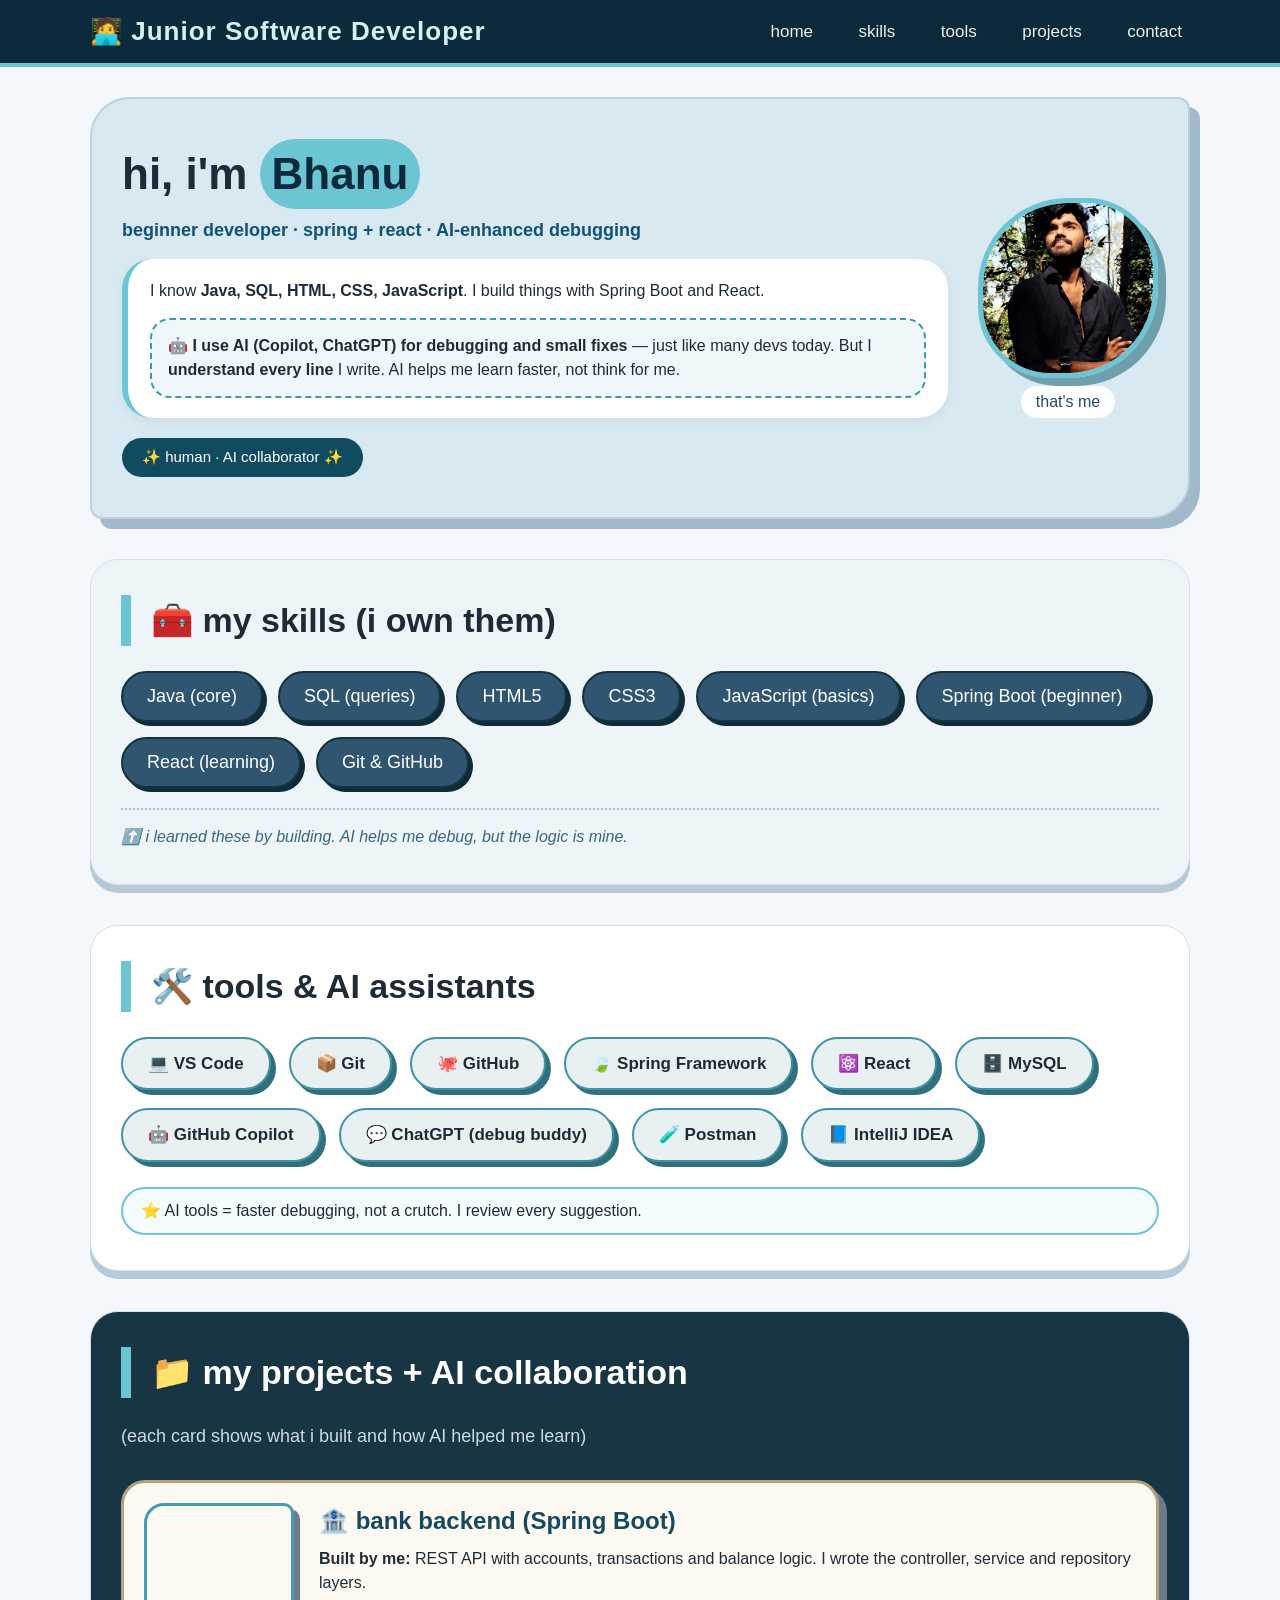
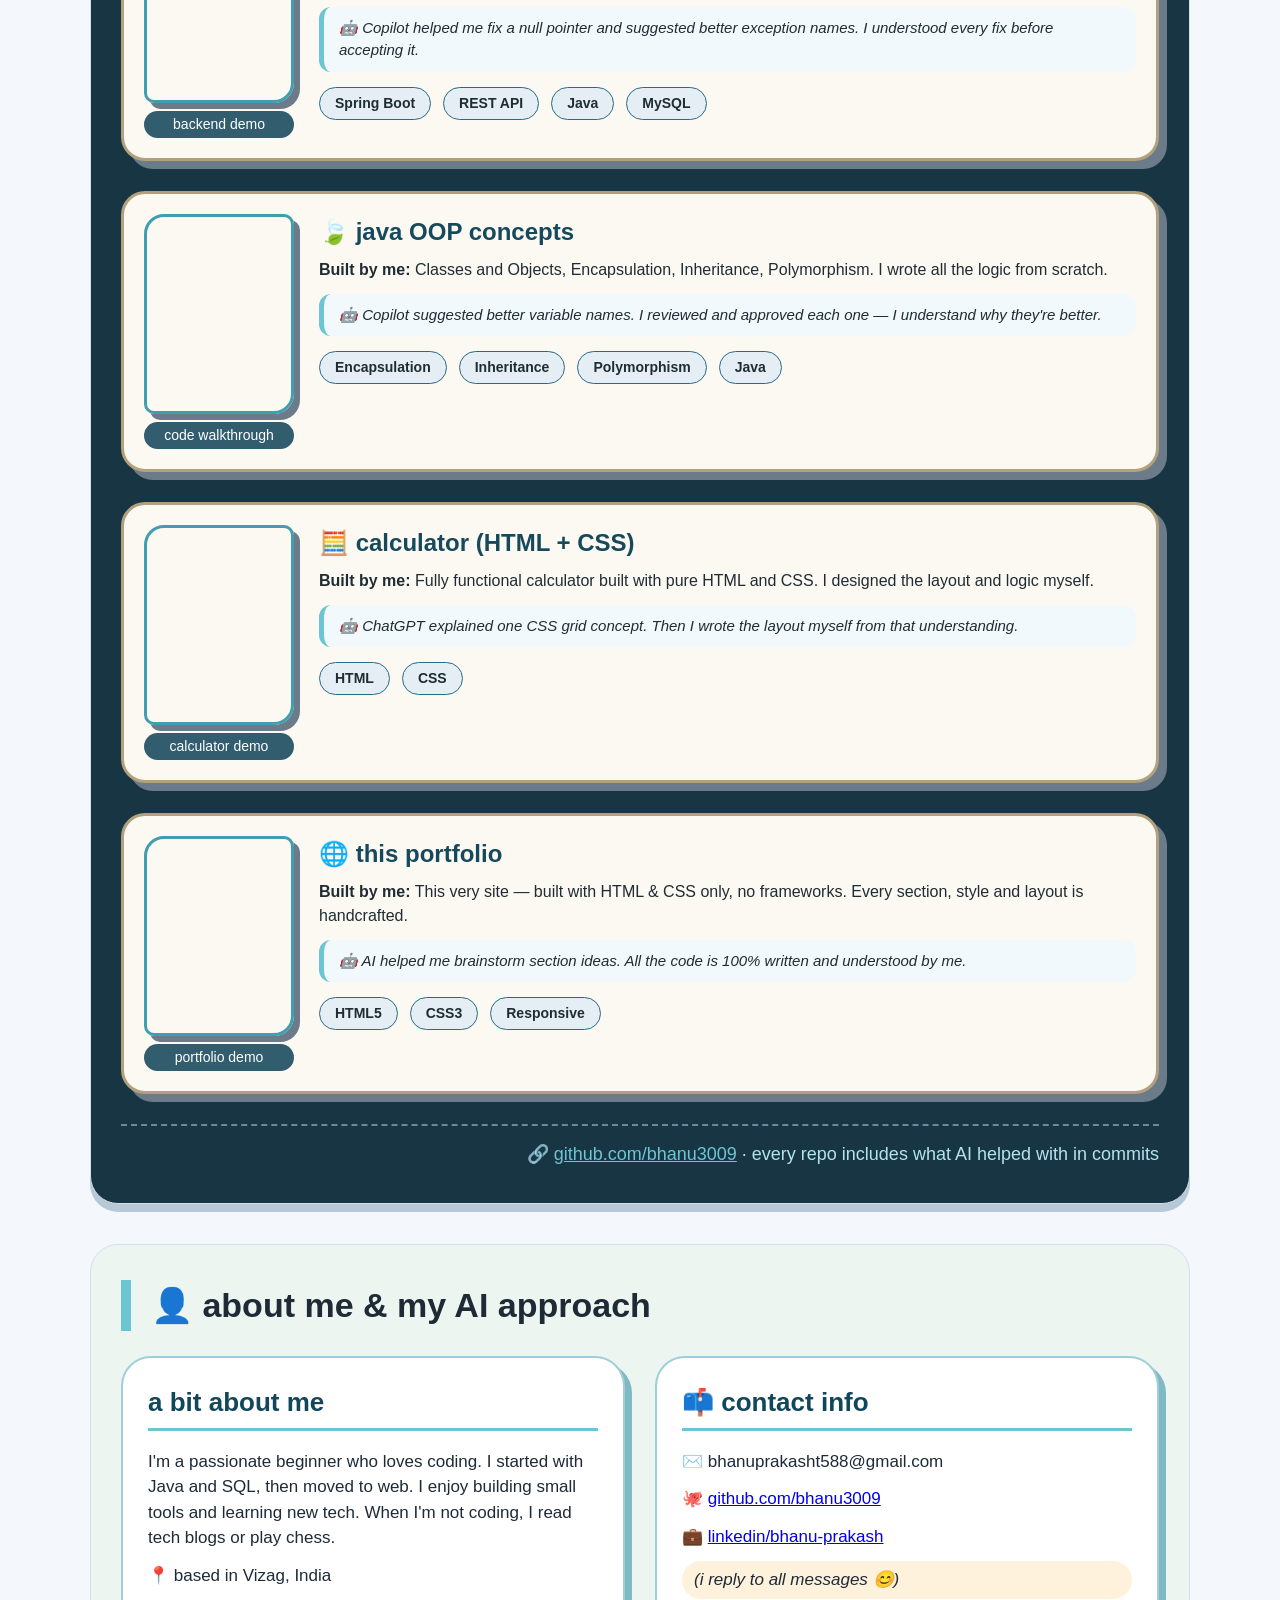
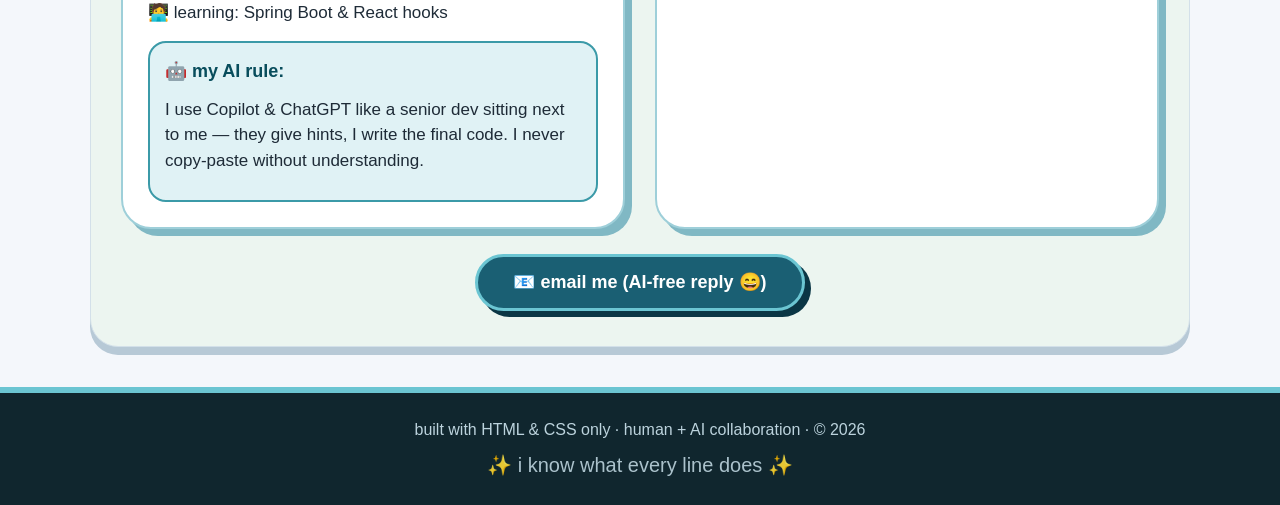
==== index.html @ d9a645f2 "Add files via upload" ====
<!DOCTYPE html>
<html lang="en">
<head>
    <meta charset="UTF-8">
    <meta name="viewport" content="width=device-width, initial-scale=1.0">
    <title>Bhanu · human + AI collaborator</title>
    <style>
* {
    margin: 0;
    padding: 0;
    box-sizing: border-box;
}

body {
    font-family: 'Segoe UI', Roboto, Arial, sans-serif;
    background-color: #f4f7fb;
    color: #1e2b37;
    line-height: 1.5;
}

.top-bar {
    background-color: #0b2a3b;
    padding: 12px 20px;
    position: sticky;
    top: 0;
    z-index: 10;
    border-bottom: 4px solid #6bc5d2;
}

.nav-container {
    max-width: 1100px;
    margin: 0 auto;
    display: flex;
    justify-content: space-between;
    align-items: center;
    flex-wrap: wrap;
}

.logo {
    color: #d4f0f5;
    font-size: 26px;
    font-weight: bold;
    letter-spacing: 1px;
}

.nav-links a {
    color: #efefef;
    text-decoration: none;
    margin-left: 25px;
    font-size: 17px;
    font-weight: 500;
    padding: 5px 8px;
    border-radius: 30px;
    transition: background 0.2s;
}

.nav-links a:hover {
    background-color: #6bc5d2;
    color: #0b2a3b;
}

.hero-section {
    max-width: 1100px;
    margin: 30px auto 20px;
    background-color: #d9e9f2;
    border-radius: 40px 12px 40px 12px;
    padding: 40px 30px;
    border: 2px solid #bbd1dd;
    box-shadow: 10px 10px 0 #a1b9c9;
}

.hero-flex {
    display: flex;
    align-items: center;
    gap: 30px;
    flex-wrap: wrap;
    justify-content: center;
}

.hero-text {
    flex: 1 1 280px;
}

.hero-text h1 {
    font-size: 44px;
    font-weight: 700;
    margin-bottom: 5px;
}

.name-highlight {
    background-color: #6bc5d2;
    padding: 2px 12px;
    border-radius: 40px;
    display: inline-block;
    color: #0b2a3b;
}

.tagline {
    font-size: 18px;
    color: #115277;
    font-weight: 600;
    margin: 8px 0 15px;
}

.intro-box {
    background-color: white;
    padding: 20px 22px;
    border-radius: 30px;
    border-left: 6px solid #6bc5d2;
    box-shadow: 0 4px 8px rgba(0,0,0,0.05);
    margin: 15px 0;
}

.ai-statement {
    background-color: #f0f7fa;
    padding: 14px 16px;
    border-radius: 20px;
    margin-top: 15px;
    border: 2px dashed #3b9aa8;
    font-size: 16px;
}

.info-badge {
    background-color: #114b5f;
    color: white;
    display: inline-block;
    padding: 8px 20px;
    border-radius: 40px;
    font-size: 15px;
    font-weight: 500;
    margin-top: 5px;
}

.hero-pic {
    text-align: center;
}

img.profile-img {
    width: 180px;
    height: 180px;
    object-fit: cover;
    border-radius: 50% 40% 50% 40%;
    border: 5px solid #6bc5d2;
    display: block;
    margin: 0 auto 8px auto;
    box-shadow: 8px 8px 0 #6f9faa;
}

.pic-caption {
    font-weight: 500;
    color: #2b4b5e;
    background-color: white;
    padding: 4px 15px;
    border-radius: 50px;
    display: inline-block;
}

.open-to-work {
    background-color: #d4f5e2;
    color: #1a6b3c;
    font-weight: 700;
    font-size: 14px;
    padding: 5px 16px;
    border-radius: 50px;
    border: 2px solid #4caf7d;
    display: inline-block;
    margin-top: 10px;
    animation: pulse 2s infinite;
}

@keyframes pulse {
    0%, 100% { box-shadow: 0 0 0 0 rgba(76,175,125,0.4); }
    50% { box-shadow: 0 0 0 6px rgba(76,175,125,0); }
}

.social-btns {
    display: flex;
    gap: 10px;
    justify-content: center;
    margin-top: 12px;
    flex-wrap: wrap;
}

.social-btn {
    text-decoration: none;
    padding: 8px 18px;
    border-radius: 50px;
    font-size: 15px;
    font-weight: 600;
    transition: 0.15s;
    border: 2px solid;
}

.github-btn {
    background-color: #1a1a2e;
    color: white;
    border-color: #444;
    box-shadow: 3px 3px 0 #444;
}

.github-btn:hover {
    transform: translate(2px, 2px);
    box-shadow: 1px 1px 0 #444;
}

.linkedin-btn {
    background-color: #0077b5;
    color: white;
    border-color: #005885;
    box-shadow: 3px 3px 0 #005885;
}

.linkedin-btn:hover {
    transform: translate(2px, 2px);
    box-shadow: 1px 1px 0 #005885;
}

.location-tag {
    margin-top: 10px;
    font-size: 14px;
    color: #3b6070;
    font-weight: 500;
    background-color: white;
    padding: 4px 14px;
    border-radius: 50px;
    display: inline-block;
    border: 1px solid #b0cdd8;
}

.section {
    max-width: 1100px;
    margin: 40px auto;
    background-color: white;
    border-radius: 28px;
    padding: 35px 30px;
    border: 1px solid #d3e0e9;
    box-shadow: 0 8px 0 #b7c9d6;
}

.alt-bg {
    background-color: #eef5f9;
}

h2 {
    font-size: 34px;
    margin-bottom: 25px;
    border-left: 10px solid #6bc5d2;
    padding-left: 20px;
    font-weight: 650;
}

.skill-grid {
    display: flex;
    flex-wrap: wrap;
    gap: 15px;
    margin: 25px 0 15px;
}

.skill-chip {
    background-color: #2f5570;
    color: white;
    padding: 10px 24px;
    border-radius: 60px;
    font-size: 18px;
    font-weight: 500;
    border: 2px solid #143240;
    box-shadow: 4px 4px 0 #102b38;
}

.section-note {
    color: #396684;
    font-style: italic;
    margin-top: 20px;
    border-top: 2px dotted #aac3d4;
    padding-top: 15px;
}

.tools-list {
    display: flex;
    flex-wrap: wrap;
    gap: 18px;
    margin-top: 20px;
}

.tool-item {
    background-color: #e8f0f2;
    padding: 12px 25px;
    border-radius: 100px;
    font-size: 17px;
    font-weight: 600;
    border: 2px solid #3f93a3;
    box-shadow: 5px 5px 0 #30707d;
    transition: 0.1s;
}

.tool-item:hover {
    transform: translate(3px,3px);
    box-shadow: 4px 4px 0 #235a66;
}

.tools-note {
    margin-top: 25px;
    background-color: #f4fcfd;
    padding: 10px 18px;
    border-radius: 40px;
    border: 2px solid #6bc5d2;
    font-weight: 500;
}

.project-dark {
    background-color: #173542;
    color: #f0f7fa;
}

.light-heading {
    color: white;
    border-left-color: #6bc5d2;
}

.project-sub {
    color: #cbdbe6;
    margin-bottom: 30px;
    font-size: 18px;
}

.project-card-wide {
    background-color: #fcf9f3;
    color: #1f2c33;
    border-radius: 24px;
    margin-bottom: 30px;
    padding: 20px 20px;
    display: flex;
    gap: 25px;
    flex-wrap: wrap;
    border: 3px solid #b3a17e;
    box-shadow: 8px 8px 0 #6c7b89;
}

.project-img-area {
    flex: 0 0 140px;
    text-align: center;
}

.project-img {
    width: 150px;
    height: 200px;
    object-fit: cover;
    border-radius: 20px 10px 20px 10px;
    border: 3px solid #409eaf;
    box-shadow: 6px 6px 0 #6c7b89;
    display: block;
    margin: 0 auto;
}

.demo-pic {
    font-size: 50px;
    background-color: #b3e4ed;
    border-radius: 30px 10px 30px 10px;
    padding: 18px 12px;
    border: 3px solid #409eaf;
    box-shadow: inset 0 0 0 2px white;
}

.demo-label {
    background-color: #315d6e;
    color: white;
    padding: 3px 0;
    border-radius: 30px;
    margin-top: 8px;
    font-size: 14px;
}

.project-desc {
    flex: 2 1 260px;
}

.project-desc h3 {
    font-size: 24px;
    margin-bottom: 8px;
    color: #17495c;
}

.ai-note {
    background-color: #f2f9fc;
    border-left: 5px solid #6bc5d2;
    padding: 10px 15px;
    border-radius: 12px;
    margin: 12px 0;
    font-size: 15px;
    font-style: italic;
}

.tech-tags {
    display: flex;
    flex-wrap: wrap;
    gap: 12px;
    margin: 15px 0 5px;
}

.tech-tags span {
    background-color: #e5eef5;
    padding: 5px 15px;
    border-radius: 30px;
    font-size: 14px;
    font-weight: 600;
    border: 1px solid #286b85;
}

.more-link {
    text-align: right;
    font-size: 18px;
    color: #b3e4ed;
    font-weight: 500;
    margin-top: 15px;
    border-top: 2px dashed #688b9b;
    padding-top: 15px;
}

.more-link a {
    color: #6bc5d2;
}

.contact-bg {
    background-color: #ecf5f0;
}

.about-contact-flex {
    display: flex;
    gap: 30px;
    flex-wrap: wrap;
    margin: 25px 0;
}

.about-card, .contact-card {
    background-color: white;
    flex: 1 1 250px;
    padding: 25px;
    border-radius: 30px;
    border: 2px solid #9ecfd9;
    box-shadow: 7px 7px 0 #80b8c4;
}

.about-card h3, .contact-card h3 {
    font-size: 26px;
    color: #11475a;
    border-bottom: 3px solid #6bc5d2;
    padding-bottom: 6px;
    margin-bottom: 18px;
}

.about-card p, .contact-card p {
    margin: 12px 0;
    font-size: 17px;
}

.ai-philosophy {
    background-color: #e0f2f5;
    padding: 15px;
    border-radius: 18px;
    margin-top: 15px;
    border: 2px solid #3b9aa8;
}

.ai-philosophy h4 {
    font-size: 18px;
    color: #084d5c;
    margin-bottom: 6px;
}

.contact-note {
    background-color: #fef2dd;
    padding: 6px 12px;
    border-radius: 50px;
    font-style: italic;
}

.contact-email-btn {
    text-align: center;
    margin-top: 20px;
}

.fake-button {
    background-color: #1a5f73;
    color: white;
    text-decoration: none;
    padding: 12px 35px;
    border-radius: 60px;
    font-size: 18px;
    font-weight: 600;
    display: inline-block;
    border: 3px solid #6bc5d2;
    box-shadow: 6px 6px 0 #0b3645;
}

.fake-button:hover {
    background-color: #6bc5d2;
    color: #0b2a3b;
    border-color: #0b2a3b;
    box-shadow: 2px 2px 0 #2f4d5b;
}

.footer {
    background-color: #10262e;
    color: #bcd3dd;
    text-align: center;
    padding: 25px;
    margin-top: 40px;
    font-size: 16px;
    border-top: 6px solid #6bc5d2;
}

.small-emoji {
    font-size: 20px;
    margin-top: 8px;
    opacity: 0.9;
}

@media (max-width: 700px) {
    .hero-flex {
        flex-direction: column-reverse;
        text-align: center;
    }
    .project-card-wide {
        flex-direction: column;
        align-items: center;
        text-align: center;
    }
    .tech-tags {
        justify-content: center;
    }
    .nav-links a {
        margin: 0 8px;
    }
}
    </style>
</head>
<body>

    <div class="top-bar">
        <div class="nav-container">
            <div class="logo">🧑‍💻 Junior Software Developer</div>
            <div class="nav-links">
                <a href="#home">home</a>
                <a href="#skills">skills</a>
                <a href="#tools">tools</a>
                <a href="#projects">projects</a>
                <a href="#contact">contact</a>
            </div>
        </div>
    </div>

    <div id="home" class="hero-section">
        <div class="hero-flex">
            <div class="hero-text">
                <h1>hi, i'm <span class="name-highlight">Bhanu</span></h1>
                <p class="tagline">beginner developer · spring + react · AI‑enhanced debugging</p>
                <div class="intro-box">
                    <p>I know <strong>Java, SQL, HTML, CSS, JavaScript</strong>. I build things with Spring Boot and React.</p>
                    <p class="ai-statement">🤖 <strong>I use AI (Copilot, ChatGPT) for debugging and small fixes</strong> — just like many devs today. But I <strong>understand every line</strong> I write. AI helps me learn faster, not think for me.</p>
                </div>
                <div class="info-badge">✨ human · AI collaborator ✨</div>
            </div>
            <div class="hero-pic">
                <img src="me.jpeg" alt="Bhanu" class="profile-img">
                <p class="pic-caption">that's me</p>
            </div>
        </div>
    </div>

    <div id="skills" class="section alt-bg">
        <h2>🧰 my skills (i own them)</h2>
        <div class="skill-grid">
            <div class="skill-chip">Java (core)</div>
            <div class="skill-chip">SQL (queries)</div>
            <div class="skill-chip">HTML5</div>
            <div class="skill-chip">CSS3</div>
            <div class="skill-chip">JavaScript (basics)</div>
            <div class="skill-chip">Spring Boot (beginner)</div>
            <div class="skill-chip">React (learning)</div>
            <div class="skill-chip">Git & GitHub</div>
        </div>
        <p class="section-note">⬆️ i learned these by building. AI helps me debug, but the logic is mine.</p>
    </div>

    <div id="tools" class="section">
        <h2>🛠️ tools & AI assistants</h2>
        <div class="tools-list">
            <div class="tool-item">💻 VS Code</div>
            <div class="tool-item">📦 Git</div>
            <div class="tool-item">🐙 GitHub</div>
            <div class="tool-item">🍃 Spring Framework</div>
            <div class="tool-item">⚛️ React</div>
            <div class="tool-item">🗄️ MySQL</div>
            <div class="tool-item">🤖 GitHub Copilot</div>
            <div class="tool-item">💬 ChatGPT (debug buddy)</div>
            <div class="tool-item">🧪 Postman</div>
            <div class="tool-item">📘 IntelliJ IDEA</div>
        </div>
        <p class="tools-note">⭐ AI tools = faster debugging, not a crutch. I review every suggestion.</p>
    </div>

    <div id="projects" class="section project-dark">
        <h2 class="light-heading">📁 my projects + AI collaboration</h2>
        <p class="project-sub">(each card shows what i built and how AI helped me learn)</p>

        <div class="project-showcase">
            <!-- Project 1: Bank Backend -->
            <div class="project-card-wide">
                <div class="project-img-area">
                    <video src="bank backend output.mp4" class="project-img" autoplay muted loop playsinline></video>
                    <div class="demo-label">backend demo</div>
                </div>
                <div class="project-desc">
                    <h3>🏦 bank backend (Spring Boot)</h3>
                    <p><strong>Built by me:</strong> REST API with accounts, transactions and balance logic. I wrote the controller, service and repository layers.</p>
                    <p class="ai-note">🤖 Copilot helped me fix a null pointer and suggested better exception names. I understood every fix before accepting it.</p>
                    <div class="tech-tags">
                        <span>Spring Boot</span><span>REST API</span><span>Java</span><span>MySQL</span>
                    </div>
                </div>
            </div>

            <!-- Project 2: Bank Code Demo -->
            <div class="project-card-wide">
                <div class="project-img-area">
                    <video src="bank-code(demo).mp4" class="project-img" autoplay muted loop playsinline></video>
                    <div class="demo-label">code walkthrough</div>
                </div>
                <div class="project-desc">
                    <h3>🍃 java OOP concepts</h3>
                    <p><strong>Built by me:</strong> Classes and Objects, Encapsulation, Inheritance, Polymorphism. I wrote all the logic from scratch.</p>
                    <p class="ai-note">🤖 Copilot suggested better variable names. I reviewed and approved each one — I understand why they're better.</p>
                    <div class="tech-tags">
                        <span>Encapsulation</span><span>Inheritance</span><span>Polymorphism</span><span>Java</span>
                    </div>
                </div>
            </div>

            <!-- Project 3: Calculator -->
            <div class="project-card-wide">
                <div class="project-img-area">
                    <video src="cal demo.mp4" class="project-img" autoplay muted loop playsinline></video>
                    <div class="demo-label">calculator demo</div>
                </div>
                <div class="project-desc">
                    <h3>🧮 calculator (HTML + CSS)</h3>
                    <p><strong>Built by me:</strong> Fully functional calculator built with pure HTML and CSS. I designed the layout and logic myself.</p>
                    <p class="ai-note">🤖 ChatGPT explained one CSS grid concept. Then I wrote the layout myself from that understanding.</p>
                    <div class="tech-tags">
                        <span>HTML</span><span>CSS</span>
                    </div>
                </div>
            </div>

            <!-- Project 4: Full Portfolio -->
            <div class="project-card-wide">
                <div class="project-img-area">
                    <video src="compelete backend working.mp4" class="project-img" autoplay muted loop playsinline></video>
                    <div class="demo-label">portfolio demo</div>
                </div>
                <div class="project-desc">
                    <h3>🌐 this portfolio</h3>
                    <p><strong>Built by me:</strong> This very site — built with HTML & CSS only, no frameworks. Every section, style and layout is handcrafted.</p>
                    <p class="ai-note">🤖 AI helped me brainstorm section ideas. All the code is 100% written and understood by me.</p>
                    <div class="tech-tags">
                        <span>HTML5</span><span>CSS3</span><span>Responsive</span>
                    </div>
                </div>
            </div>
        </div>

        <p class="more-link">🔗 <a href="https://github.com/bhanu3009" target="_blank">github.com/bhanu3009</a> · every repo includes what AI helped with in commits</p>
    </div>

    <div id="contact" class="section contact-bg">
        <h2>👤 about me & my AI approach</h2>
        <div class="about-contact-flex">
            <div class="about-card">
                <h3>a bit about me</h3>
                <p>I'm a passionate beginner who loves coding. I started with Java and SQL, then moved to web. I enjoy building small tools and learning new tech. When I'm not coding, I read tech blogs or play chess.</p>
                <p>📍 based in Vizag, India</p>
                <p>🧑‍💻 learning: Spring Boot & React hooks</p>
                <div class="ai-philosophy">
                    <h4>🤖 my AI rule:</h4>
                    <p>I use Copilot & ChatGPT like a senior dev sitting next to me — they give hints, I write the final code. I never copy-paste without understanding.</p>
                </div>
            </div>
            <div class="contact-card">
                <h3>📫 contact info</h3>
                <p>✉️ bhanuprakasht588@gmail.com</p>
                <p>🐙 <a href="https://github.com/bhanu3009" target="_blank">github.com/bhanu3009</a></p>
                <p>💼 <a href="https://www.linkedin.com/in/bhanu-prakash-thamiri-967ba0278/" target="_blank">linkedin/bhanu-prakash</a></p>
                <p class="contact-note">(i reply to all messages 😊)</p>
            </div>
        </div>
        <div class="contact-email-btn">
            <a href="mailto:bhanuprakasht588@gmail.com" class="fake-button">📧 email me (AI‑free reply 😄)</a>
        </div>
    </div>

    <div class="footer">
        <p>built with HTML & CSS only · human + AI collaboration · © 2026</p>
        <p class="small-emoji">✨ i know what every line does ✨</p>
    </div>

</body>
</html>
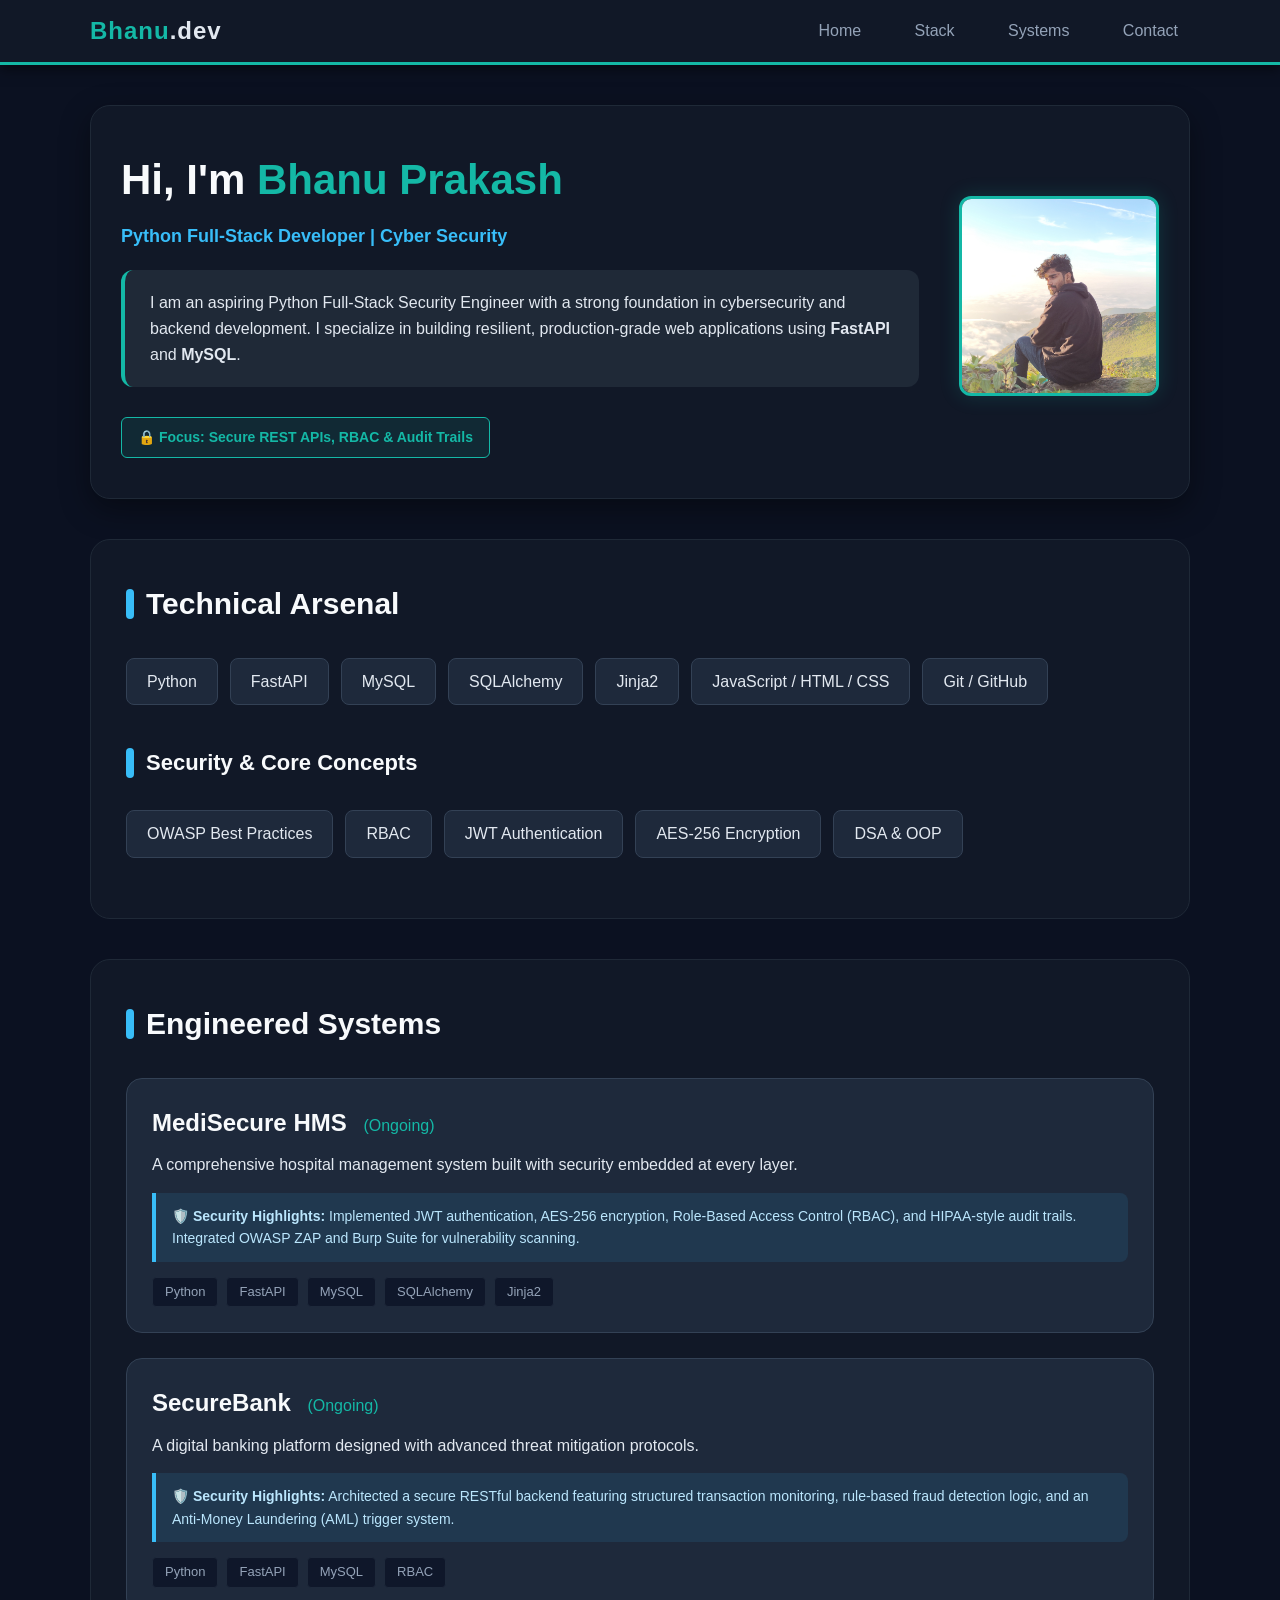
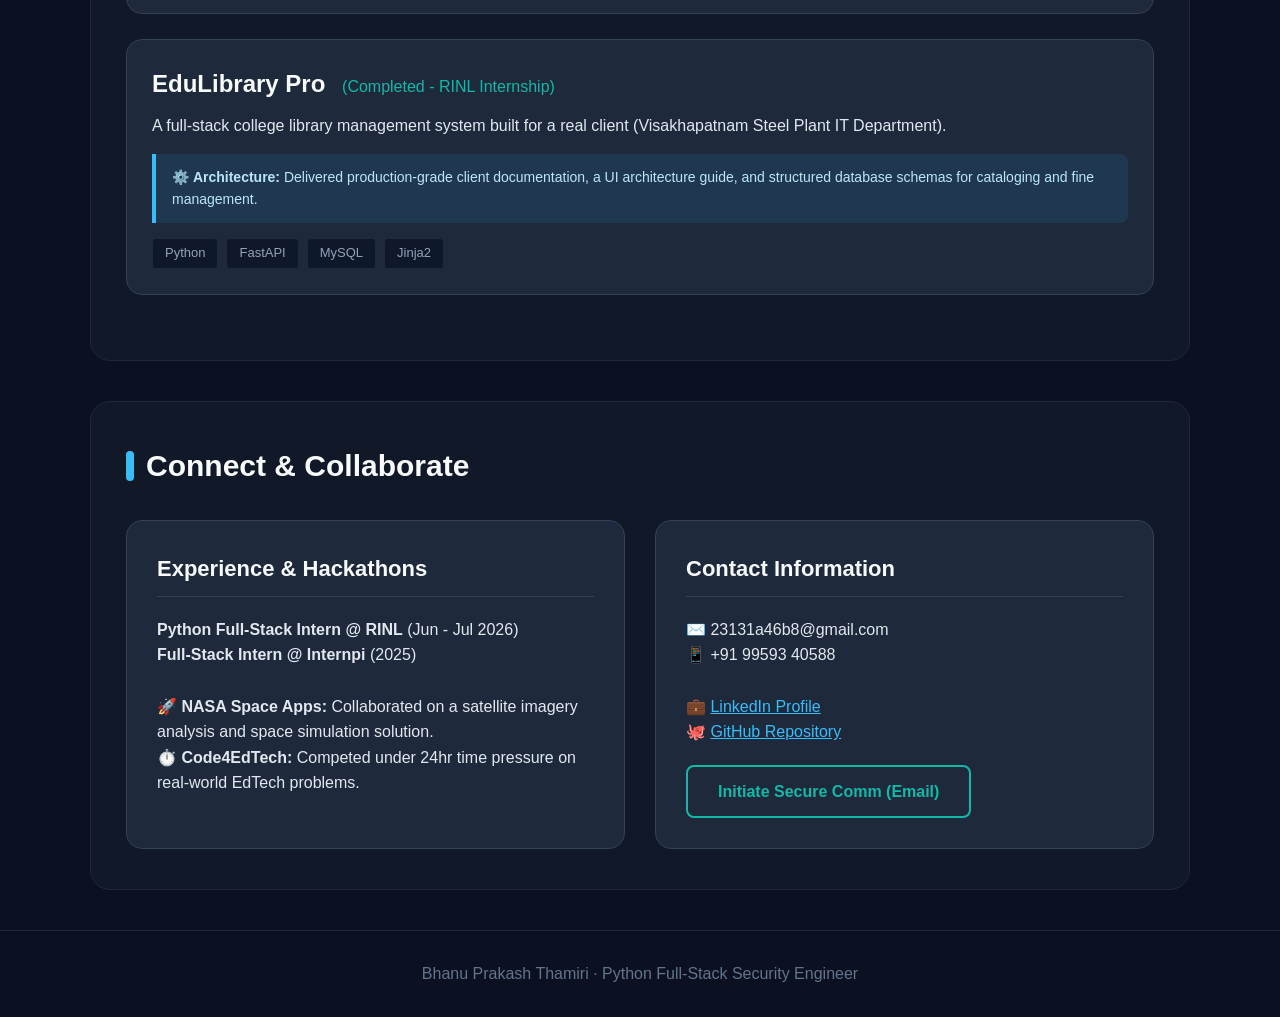
==== commit 22280beb: "Rename htm.html to index.html" ====
--- a/index.html
+++ b/index.html
@@ -3,548 +3,18 @@
 <head>
     <meta charset="UTF-8">
     <meta name="viewport" content="width=device-width, initial-scale=1.0">
-    <title>Bhanu · human + AI collaborator</title>
-    <style>
-* {
-    margin: 0;
-    padding: 0;
-    box-sizing: border-box;
-}
-
-body {
-    font-family: 'Segoe UI', Roboto, Arial, sans-serif;
-    background-color: #f4f7fb;
-    color: #1e2b37;
-    line-height: 1.5;
-}
-
-.top-bar {
-    background-color: #0b2a3b;
-    padding: 12px 20px;
-    position: sticky;
-    top: 0;
-    z-index: 10;
-    border-bottom: 4px solid #6bc5d2;
-}
-
-.nav-container {
-    max-width: 1100px;
-    margin: 0 auto;
-    display: flex;
-    justify-content: space-between;
-    align-items: center;
-    flex-wrap: wrap;
-}
-
-.logo {
-    color: #d4f0f5;
-    font-size: 26px;
-    font-weight: bold;
-    letter-spacing: 1px;
-}
-
-.nav-links a {
-    color: #efefef;
-    text-decoration: none;
-    margin-left: 25px;
-    font-size: 17px;
-    font-weight: 500;
-    padding: 5px 8px;
-    border-radius: 30px;
-    transition: background 0.2s;
-}
-
-.nav-links a:hover {
-    background-color: #6bc5d2;
-    color: #0b2a3b;
-}
-
-.hero-section {
-    max-width: 1100px;
-    margin: 30px auto 20px;
-    background-color: #d9e9f2;
-    border-radius: 40px 12px 40px 12px;
-    padding: 40px 30px;
-    border: 2px solid #bbd1dd;
-    box-shadow: 10px 10px 0 #a1b9c9;
-}
-
-.hero-flex {
-    display: flex;
-    align-items: center;
-    gap: 30px;
-    flex-wrap: wrap;
-    justify-content: center;
-}
-
-.hero-text {
-    flex: 1 1 280px;
-}
-
-.hero-text h1 {
-    font-size: 44px;
-    font-weight: 700;
-    margin-bottom: 5px;
-}
-
-.name-highlight {
-    background-color: #6bc5d2;
-    padding: 2px 12px;
-    border-radius: 40px;
-    display: inline-block;
-    color: #0b2a3b;
-}
-
-.tagline {
-    font-size: 18px;
-    color: #115277;
-    font-weight: 600;
-    margin: 8px 0 15px;
-}
-
-.intro-box {
-    background-color: white;
-    padding: 20px 22px;
-    border-radius: 30px;
-    border-left: 6px solid #6bc5d2;
-    box-shadow: 0 4px 8px rgba(0,0,0,0.05);
-    margin: 15px 0;
-}
-
-.ai-statement {
-    background-color: #f0f7fa;
-    padding: 14px 16px;
-    border-radius: 20px;
-    margin-top: 15px;
-    border: 2px dashed #3b9aa8;
-    font-size: 16px;
-}
-
-.info-badge {
-    background-color: #114b5f;
-    color: white;
-    display: inline-block;
-    padding: 8px 20px;
-    border-radius: 40px;
-    font-size: 15px;
-    font-weight: 500;
-    margin-top: 5px;
-}
-
-.hero-pic {
-    text-align: center;
-}
-
-img.profile-img {
-    width: 180px;
-    height: 180px;
-    object-fit: cover;
-    border-radius: 50% 40% 50% 40%;
-    border: 5px solid #6bc5d2;
-    display: block;
-    margin: 0 auto 8px auto;
-    box-shadow: 8px 8px 0 #6f9faa;
-}
-
-.pic-caption {
-    font-weight: 500;
-    color: #2b4b5e;
-    background-color: white;
-    padding: 4px 15px;
-    border-radius: 50px;
-    display: inline-block;
-}
-
-.open-to-work {
-    background-color: #d4f5e2;
-    color: #1a6b3c;
-    font-weight: 700;
-    font-size: 14px;
-    padding: 5px 16px;
-    border-radius: 50px;
-    border: 2px solid #4caf7d;
-    display: inline-block;
-    margin-top: 10px;
-    animation: pulse 2s infinite;
-}
-
-@keyframes pulse {
-    0%, 100% { box-shadow: 0 0 0 0 rgba(76,175,125,0.4); }
-    50% { box-shadow: 0 0 0 6px rgba(76,175,125,0); }
-}
-
-.social-btns {
-    display: flex;
-    gap: 10px;
-    justify-content: center;
-    margin-top: 12px;
-    flex-wrap: wrap;
-}
-
-.social-btn {
-    text-decoration: none;
-    padding: 8px 18px;
-    border-radius: 50px;
-    font-size: 15px;
-    font-weight: 600;
-    transition: 0.15s;
-    border: 2px solid;
-}
-
-.github-btn {
-    background-color: #1a1a2e;
-    color: white;
-    border-color: #444;
-    box-shadow: 3px 3px 0 #444;
-}
-
-.github-btn:hover {
-    transform: translate(2px, 2px);
-    box-shadow: 1px 1px 0 #444;
-}
-
-.linkedin-btn {
-    background-color: #0077b5;
-    color: white;
-    border-color: #005885;
-    box-shadow: 3px 3px 0 #005885;
-}
-
-.linkedin-btn:hover {
-    transform: translate(2px, 2px);
-    box-shadow: 1px 1px 0 #005885;
-}
-
-.location-tag {
-    margin-top: 10px;
-    font-size: 14px;
-    color: #3b6070;
-    font-weight: 500;
-    background-color: white;
-    padding: 4px 14px;
-    border-radius: 50px;
-    display: inline-block;
-    border: 1px solid #b0cdd8;
-}
-
-.section {
-    max-width: 1100px;
-    margin: 40px auto;
-    background-color: white;
-    border-radius: 28px;
-    padding: 35px 30px;
-    border: 1px solid #d3e0e9;
-    box-shadow: 0 8px 0 #b7c9d6;
-}
-
-.alt-bg {
-    background-color: #eef5f9;
-}
-
-h2 {
-    font-size: 34px;
-    margin-bottom: 25px;
-    border-left: 10px solid #6bc5d2;
-    padding-left: 20px;
-    font-weight: 650;
-}
-
-.skill-grid {
-    display: flex;
-    flex-wrap: wrap;
-    gap: 15px;
-    margin: 25px 0 15px;
-}
-
-.skill-chip {
-    background-color: #2f5570;
-    color: white;
-    padding: 10px 24px;
-    border-radius: 60px;
-    font-size: 18px;
-    font-weight: 500;
-    border: 2px solid #143240;
-    box-shadow: 4px 4px 0 #102b38;
-}
-
-.section-note {
-    color: #396684;
-    font-style: italic;
-    margin-top: 20px;
-    border-top: 2px dotted #aac3d4;
-    padding-top: 15px;
-}
-
-.tools-list {
-    display: flex;
-    flex-wrap: wrap;
-    gap: 18px;
-    margin-top: 20px;
-}
-
-.tool-item {
-    background-color: #e8f0f2;
-    padding: 12px 25px;
-    border-radius: 100px;
-    font-size: 17px;
-    font-weight: 600;
-    border: 2px solid #3f93a3;
-    box-shadow: 5px 5px 0 #30707d;
-    transition: 0.1s;
-}
-
-.tool-item:hover {
-    transform: translate(3px,3px);
-    box-shadow: 4px 4px 0 #235a66;
-}
-
-.tools-note {
-    margin-top: 25px;
-    background-color: #f4fcfd;
-    padding: 10px 18px;
-    border-radius: 40px;
-    border: 2px solid #6bc5d2;
-    font-weight: 500;
-}
-
-.project-dark {
-    background-color: #173542;
-    color: #f0f7fa;
-}
-
-.light-heading {
-    color: white;
-    border-left-color: #6bc5d2;
-}
-
-.project-sub {
-    color: #cbdbe6;
-    margin-bottom: 30px;
-    font-size: 18px;
-}
-
-.project-card-wide {
-    background-color: #fcf9f3;
-    color: #1f2c33;
-    border-radius: 24px;
-    margin-bottom: 30px;
-    padding: 20px 20px;
-    display: flex;
-    gap: 25px;
-    flex-wrap: wrap;
-    border: 3px solid #b3a17e;
-    box-shadow: 8px 8px 0 #6c7b89;
-}
-
-.project-img-area {
-    flex: 0 0 140px;
-    text-align: center;
-}
-
-.project-img {
-    width: 150px;
-    height: 200px;
-    object-fit: cover;
-    border-radius: 20px 10px 20px 10px;
-    border: 3px solid #409eaf;
-    box-shadow: 6px 6px 0 #6c7b89;
-    display: block;
-    margin: 0 auto;
-}
-
-.demo-pic {
-    font-size: 50px;
-    background-color: #b3e4ed;
-    border-radius: 30px 10px 30px 10px;
-    padding: 18px 12px;
-    border: 3px solid #409eaf;
-    box-shadow: inset 0 0 0 2px white;
-}
-
-.demo-label {
-    background-color: #315d6e;
-    color: white;
-    padding: 3px 0;
-    border-radius: 30px;
-    margin-top: 8px;
-    font-size: 14px;
-}
-
-.project-desc {
-    flex: 2 1 260px;
-}
-
-.project-desc h3 {
-    font-size: 24px;
-    margin-bottom: 8px;
-    color: #17495c;
-}
-
-.ai-note {
-    background-color: #f2f9fc;
-    border-left: 5px solid #6bc5d2;
-    padding: 10px 15px;
-    border-radius: 12px;
-    margin: 12px 0;
-    font-size: 15px;
-    font-style: italic;
-}
-
-.tech-tags {
-    display: flex;
-    flex-wrap: wrap;
-    gap: 12px;
-    margin: 15px 0 5px;
-}
-
-.tech-tags span {
-    background-color: #e5eef5;
-    padding: 5px 15px;
-    border-radius: 30px;
-    font-size: 14px;
-    font-weight: 600;
-    border: 1px solid #286b85;
-}
-
-.more-link {
-    text-align: right;
-    font-size: 18px;
-    color: #b3e4ed;
-    font-weight: 500;
-    margin-top: 15px;
-    border-top: 2px dashed #688b9b;
-    padding-top: 15px;
-}
-
-.more-link a {
-    color: #6bc5d2;
-}
-
-.contact-bg {
-    background-color: #ecf5f0;
-}
-
-.about-contact-flex {
-    display: flex;
-    gap: 30px;
-    flex-wrap: wrap;
-    margin: 25px 0;
-}
-
-.about-card, .contact-card {
-    background-color: white;
-    flex: 1 1 250px;
-    padding: 25px;
-    border-radius: 30px;
-    border: 2px solid #9ecfd9;
-    box-shadow: 7px 7px 0 #80b8c4;
-}
-
-.about-card h3, .contact-card h3 {
-    font-size: 26px;
-    color: #11475a;
-    border-bottom: 3px solid #6bc5d2;
-    padding-bottom: 6px;
-    margin-bottom: 18px;
-}
-
-.about-card p, .contact-card p {
-    margin: 12px 0;
-    font-size: 17px;
-}
-
-.ai-philosophy {
-    background-color: #e0f2f5;
-    padding: 15px;
-    border-radius: 18px;
-    margin-top: 15px;
-    border: 2px solid #3b9aa8;
-}
-
-.ai-philosophy h4 {
-    font-size: 18px;
-    color: #084d5c;
-    margin-bottom: 6px;
-}
-
-.contact-note {
-    background-color: #fef2dd;
-    padding: 6px 12px;
-    border-radius: 50px;
-    font-style: italic;
-}
-
-.contact-email-btn {
-    text-align: center;
-    margin-top: 20px;
-}
-
-.fake-button {
-    background-color: #1a5f73;
-    color: white;
-    text-decoration: none;
-    padding: 12px 35px;
-    border-radius: 60px;
-    font-size: 18px;
-    font-weight: 600;
-    display: inline-block;
-    border: 3px solid #6bc5d2;
-    box-shadow: 6px 6px 0 #0b3645;
-}
-
-.fake-button:hover {
-    background-color: #6bc5d2;
-    color: #0b2a3b;
-    border-color: #0b2a3b;
-    box-shadow: 2px 2px 0 #2f4d5b;
-}
-
-.footer {
-    background-color: #10262e;
-    color: #bcd3dd;
-    text-align: center;
-    padding: 25px;
-    margin-top: 40px;
-    font-size: 16px;
-    border-top: 6px solid #6bc5d2;
-}
-
-.small-emoji {
-    font-size: 20px;
-    margin-top: 8px;
-    opacity: 0.9;
-}
-
-@media (max-width: 700px) {
-    .hero-flex {
-        flex-direction: column-reverse;
-        text-align: center;
-    }
-    .project-card-wide {
-        flex-direction: column;
-        align-items: center;
-        text-align: center;
-    }
-    .tech-tags {
-        justify-content: center;
-    }
-    .nav-links a {
-        margin: 0 8px;
-    }
-}
-    </style>
+    <title>Bhanu Prakash | Python Security Engineer</title>
+    <link rel="stylesheet" href="css.css">
 </head>
 <body>
-
     <div class="top-bar">
         <div class="nav-container">
-            <div class="logo">🧑‍💻 Junior Software Developer</div>
+            <div class="logo">Bhanu<span>.dev</span></div>
             <div class="nav-links">
-                <a href="#home">home</a>
-                <a href="#skills">skills</a>
-                <a href="#tools">tools</a>
-                <a href="#projects">projects</a>
-                <a href="#contact">contact</a>
+                <a href="#home">Home</a>
+                <a href="#skills">Stack</a>
+                <a href="#projects">Systems</a>
+                <a href="#contact">Contact</a>
             </div>
         </div>
     </div>
@@ -552,156 +22,112 @@
     <div id="home" class="hero-section">
         <div class="hero-flex">
             <div class="hero-text">
-                <h1>hi, i'm <span class="name-highlight">Bhanu</span></h1>
-                <p class="tagline">beginner developer · spring + react · AI‑enhanced debugging</p>
+                <h1>Hi, I'm <span class="name-highlight">Bhanu Prakash</span></h1>
+                <p class="tagline">Python Full-Stack Developer | Cyber Security</p>
                 <div class="intro-box">
-                    <p>I know <strong>Java, SQL, HTML, CSS, JavaScript</strong>. I build things with Spring Boot and React.</p>
-                    <p class="ai-statement">🤖 <strong>I use AI (Copilot, ChatGPT) for debugging and small fixes</strong> — just like many devs today. But I <strong>understand every line</strong> I write. AI helps me learn faster, not think for me.</p>
+                    <p>I am an aspiring Python Full-Stack Security Engineer with a strong foundation in cybersecurity and backend development. I specialize in building resilient, production-grade web applications using <strong>FastAPI</strong> and <strong>MySQL</strong>.</p>
                 </div>
-                <div class="info-badge">✨ human · AI collaborator ✨</div>
+                <div class="security-badge">🔒 Focus: Secure REST APIs, RBAC & Audit Trails</div>
             </div>
             <div class="hero-pic">
-                <img src="me.jpeg" alt="Bhanu" class="profile-img">
-                <p class="pic-caption">that's me</p>
+                 <img src="26251.jpg" alt="Bhanu Prakash" class="profile-img">
             </div>
         </div>
     </div>
 
-    <div id="skills" class="section alt-bg">
-        <h2>🧰 my skills (i own them)</h2>
+    <div id="skills" class="section">
+        <h2>Technical Arsenal</h2>
         <div class="skill-grid">
-            <div class="skill-chip">Java (core)</div>
-            <div class="skill-chip">SQL (queries)</div>
-            <div class="skill-chip">HTML5</div>
-            <div class="skill-chip">CSS3</div>
-            <div class="skill-chip">JavaScript (basics)</div>
-            <div class="skill-chip">Spring Boot (beginner)</div>
-            <div class="skill-chip">React (learning)</div>
-            <div class="skill-chip">Git & GitHub</div>
+            <div class="skill-chip">Python</div>
+            <div class="skill-chip">FastAPI</div>
+            <div class="skill-chip">MySQL</div>
+            <div class="skill-chip">SQLAlchemy</div>
+            <div class="skill-chip">Jinja2</div>
+            <div class="skill-chip">JavaScript / HTML / CSS</div>
+            <div class="skill-chip">Git / GitHub</div>
         </div>
-        <p class="section-note">⬆️ i learned these by building. AI helps me debug, but the logic is mine.</p>
+        
+        <h2 style="margin-top: 40px; font-size: 22px;">Security & Core Concepts</h2>
+        <div class="skill-grid">
+            <div class="skill-chip">OWASP Best Practices</div>
+            <div class="skill-chip">RBAC</div>
+            <div class="skill-chip">JWT Authentication</div>
+            <div class="skill-chip">AES-256 Encryption</div>
+            <div class="skill-chip">DSA & OOP</div>
+        </div>
     </div>
 
-    <div id="tools" class="section">
-        <h2>🛠️ tools & AI assistants</h2>
-        <div class="tools-list">
-            <div class="tool-item">💻 VS Code</div>
-            <div class="tool-item">📦 Git</div>
-            <div class="tool-item">🐙 GitHub</div>
-            <div class="tool-item">🍃 Spring Framework</div>
-            <div class="tool-item">⚛️ React</div>
-            <div class="tool-item">🗄️ MySQL</div>
-            <div class="tool-item">🤖 GitHub Copilot</div>
-            <div class="tool-item">💬 ChatGPT (debug buddy)</div>
-            <div class="tool-item">🧪 Postman</div>
-            <div class="tool-item">📘 IntelliJ IDEA</div>
-        </div>
-        <p class="tools-note">⭐ AI tools = faster debugging, not a crutch. I review every suggestion.</p>
-    </div>
-
-    <div id="projects" class="section project-dark">
-        <h2 class="light-heading">📁 my projects + AI collaboration</h2>
-        <p class="project-sub">(each card shows what i built and how AI helped me learn)</p>
-
+    <div id="projects" class="section">
+        <h2>Engineered Systems</h2>
+        
         <div class="project-showcase">
-            <!-- Project 1: Bank Backend -->
             <div class="project-card-wide">
-                <div class="project-img-area">
-                    <video src="bank backend output.mp4" class="project-img" autoplay muted loop playsinline></video>
-                    <div class="demo-label">backend demo</div>
-                </div>
                 <div class="project-desc">
-                    <h3>🏦 bank backend (Spring Boot)</h3>
-                    <p><strong>Built by me:</strong> REST API with accounts, transactions and balance logic. I wrote the controller, service and repository layers.</p>
-                    <p class="ai-note">🤖 Copilot helped me fix a null pointer and suggested better exception names. I understood every fix before accepting it.</p>
+                    <h3>MediSecure HMS <span>(Ongoing)</span></h3>
+                    <p>A comprehensive hospital management system built with security embedded at every layer.</p>
+                    <div class="security-note">
+                        🛡️ <strong>Security Highlights:</strong> Implemented JWT authentication, AES-256 encryption, Role-Based Access Control (RBAC), and HIPAA-style audit trails. Integrated OWASP ZAP and Burp Suite for vulnerability scanning.
+                    </div>
                     <div class="tech-tags">
-                        <span>Spring Boot</span><span>REST API</span><span>Java</span><span>MySQL</span>
+                        <span>Python</span><span>FastAPI</span><span>MySQL</span><span>SQLAlchemy</span><span>Jinja2</span>
                     </div>
                 </div>
             </div>
 
-            <!-- Project 2: Bank Code Demo -->
             <div class="project-card-wide">
-                <div class="project-img-area">
-                    <video src="bank-code(demo).mp4" class="project-img" autoplay muted loop playsinline></video>
-                    <div class="demo-label">code walkthrough</div>
-                </div>
                 <div class="project-desc">
-                    <h3>🍃 java OOP concepts</h3>
-                    <p><strong>Built by me:</strong> Classes and Objects, Encapsulation, Inheritance, Polymorphism. I wrote all the logic from scratch.</p>
-                    <p class="ai-note">🤖 Copilot suggested better variable names. I reviewed and approved each one — I understand why they're better.</p>
+                    <h3>SecureBank <span>(Ongoing)</span></h3>
+                    <p>A digital banking platform designed with advanced threat mitigation protocols.</p>
+                    <div class="security-note">
+                        🛡️ <strong>Security Highlights:</strong> Architected a secure RESTful backend featuring structured transaction monitoring, rule-based fraud detection logic, and an Anti-Money Laundering (AML) trigger system.
+                    </div>
                     <div class="tech-tags">
-                        <span>Encapsulation</span><span>Inheritance</span><span>Polymorphism</span><span>Java</span>
+                        <span>Python</span><span>FastAPI</span><span>MySQL</span><span>RBAC</span>
                     </div>
                 </div>
             </div>
 
-            <!-- Project 3: Calculator -->
             <div class="project-card-wide">
-                <div class="project-img-area">
-                    <video src="cal demo.mp4" class="project-img" autoplay muted loop playsinline></video>
-                    <div class="demo-label">calculator demo</div>
-                </div>
                 <div class="project-desc">
-                    <h3>🧮 calculator (HTML + CSS)</h3>
-                    <p><strong>Built by me:</strong> Fully functional calculator built with pure HTML and CSS. I designed the layout and logic myself.</p>
-                    <p class="ai-note">🤖 ChatGPT explained one CSS grid concept. Then I wrote the layout myself from that understanding.</p>
+                    <h3>EduLibrary Pro <span>(Completed - RINL Internship)</span></h3>
+                    <p>A full-stack college library management system built for a real client (Visakhapatnam Steel Plant IT Department).</p>
+                    <div class="security-note">
+                        ⚙️ <strong>Architecture:</strong> Delivered production-grade client documentation, a UI architecture guide, and structured database schemas for cataloging and fine management.
+                    </div>
                     <div class="tech-tags">
-                        <span>HTML</span><span>CSS</span>
-                    </div>
-                </div>
-            </div>
-
-            <!-- Project 4: Full Portfolio -->
-            <div class="project-card-wide">
-                <div class="project-img-area">
-                    <video src="compelete backend working.mp4" class="project-img" autoplay muted loop playsinline></video>
-                    <div class="demo-label">portfolio demo</div>
-                </div>
-                <div class="project-desc">
-                    <h3>🌐 this portfolio</h3>
-                    <p><strong>Built by me:</strong> This very site — built with HTML & CSS only, no frameworks. Every section, style and layout is handcrafted.</p>
-                    <p class="ai-note">🤖 AI helped me brainstorm section ideas. All the code is 100% written and understood by me.</p>
-                    <div class="tech-tags">
-                        <span>HTML5</span><span>CSS3</span><span>Responsive</span>
+                        <span>Python</span><span>FastAPI</span><span>MySQL</span><span>Jinja2</span>
                     </div>
                 </div>
             </div>
         </div>
-
-        <p class="more-link">🔗 <a href="https://github.com/bhanu3009" target="_blank">github.com/bhanu3009</a> · every repo includes what AI helped with in commits</p>
     </div>
 
-    <div id="contact" class="section contact-bg">
-        <h2>👤 about me & my AI approach</h2>
+    <div id="contact" class="section">
+        <h2>Connect & Collaborate</h2>
         <div class="about-contact-flex">
             <div class="about-card">
-                <h3>a bit about me</h3>
-                <p>I'm a passionate beginner who loves coding. I started with Java and SQL, then moved to web. I enjoy building small tools and learning new tech. When I'm not coding, I read tech blogs or play chess.</p>
-                <p>📍 based in Vizag, India</p>
-                <p>🧑‍💻 learning: Spring Boot & React hooks</p>
-                <div class="ai-philosophy">
-                    <h4>🤖 my AI rule:</h4>
-                    <p>I use Copilot & ChatGPT like a senior dev sitting next to me — they give hints, I write the final code. I never copy-paste without understanding.</p>
-                </div>
+                <h3>Experience & Hackathons</h3>
+                <p><strong>Python Full-Stack Intern @ RINL</strong> (Jun - Jul 2026)</p>
+                <p><strong>Full-Stack Intern @ Internpi</strong> (2025)</p>
+                <br>
+                <p>🚀 <strong>NASA Space Apps:</strong> Collaborated on a satellite imagery analysis and space simulation solution.</p>
+                <p>⏱️ <strong>Code4EdTech:</strong> Competed under 24hr time pressure on real-world EdTech problems.</p>
             </div>
             <div class="contact-card">
-                <h3>📫 contact info</h3>
-                <p>✉️ bhanuprakasht588@gmail.com</p>
-                <p>🐙 <a href="https://github.com/bhanu3009" target="_blank">github.com/bhanu3009</a></p>
-                <p>💼 <a href="https://www.linkedin.com/in/bhanu-prakash-thamiri-967ba0278/" target="_blank">linkedin/bhanu-prakash</a></p>
-                <p class="contact-note">(i reply to all messages 😊)</p>
+                <h3>Contact Information</h3>
+                <p>✉️ 23131a46b8@gmail.com</p>
+                <p>📱 +91 99593 40588</p>
+                <br>
+                <p>💼 <a href="https://linkedin.com/in/bhanu-prakash-thamiri" style="color: #38bdf8;">LinkedIn Profile</a></p>
+                <p>🐙 <a href="https://github.com/bhanu3009" style="color: #38bdf8;">GitHub Repository</a></p>
+                
+                <a href="mailto:23131a46b8@gmail.com" class="fake-button">Initiate Secure Comm (Email)</a>
             </div>
-        </div>
-        <div class="contact-email-btn">
-            <a href="mailto:bhanuprakasht588@gmail.com" class="fake-button">📧 email me (AI‑free reply 😄)</a>
         </div>
     </div>
 
     <div class="footer">
-        <p>built with HTML & CSS only · human + AI collaboration · © 2026</p>
-        <p class="small-emoji">✨ i know what every line does ✨</p>
+        <p>Bhanu Prakash Thamiri · Python Full-Stack Security Engineer</p>
     </div>
-
 </body>
 </html>
--- a/css.css
+++ b/css.css
@@ -0,0 +1,315 @@
+/* style.css – MediSecure Dark Theme (Cyber + Health) */
+* {
+    margin: 0;
+    padding: 0;
+    box-sizing: border-box;
+}
+
+body {
+    font-family: 'Segoe UI', Roboto, Arial, sans-serif;
+    background-color: #0b1121; /* Deep slate/cyber dark */
+    color: #e2e8f0; /* Soft white for readability */
+    line-height: 1.6;
+}
+
+/* top navigation */
+.top-bar {
+    background-color: #111827;
+    padding: 12px 20px;
+    position: sticky;
+    top: 0;
+    z-index: 10;
+    border-bottom: 3px solid #14b8a6; /* Clinical teal */
+    box-shadow: 0 4px 12px rgba(0,0,0,0.5);
+}
+
+.nav-container {
+    max-width: 1100px;
+    margin: 0 auto;
+    display: flex;
+    justify-content: space-between;
+    align-items: center;
+    flex-wrap: wrap;
+}
+
+.logo {
+    color: #14b8a6;
+    font-size: 24px;
+    font-weight: bold;
+    letter-spacing: 1px;
+}
+
+.logo span {
+    color: #e2e8f0;
+}
+
+.nav-links a {
+    color: #94a3b8;
+    text-decoration: none;
+    margin-left: 25px;
+    font-size: 16px;
+    font-weight: 500;
+    padding: 6px 12px;
+    border-radius: 6px;
+    transition: all 0.3s ease;
+}
+
+.nav-links a:hover {
+    background-color: #1f2937;
+    color: #14b8a6;
+}
+
+/* hero section */
+.hero-section {
+    max-width: 1100px;
+    margin: 40px auto 30px;
+    background-color: #111827;
+    border-radius: 20px;
+    padding: 40px 30px;
+    border: 1px solid #1f2937;
+    box-shadow: 0 10px 30px rgba(0,0,0,0.4);
+}
+
+.hero-flex {
+    display: flex;
+    align-items: center;
+    gap: 40px;
+    flex-wrap: wrap;
+    justify-content: center;
+}
+
+.hero-text {
+    flex: 1 1 300px;
+}
+
+.hero-text h1 {
+    font-size: 42px;
+    font-weight: 700;
+    margin-bottom: 5px;
+    color: #f8fafc;
+}
+
+.name-highlight {
+    color: #14b8a6;
+}
+
+.tagline {
+    font-size: 18px;
+    color: #38bdf8; /* Tech blue */
+    font-weight: 600;
+    margin: 8px 0 20px;
+}
+
+.intro-box {
+    background-color: #1f2937;
+    padding: 20px 25px;
+    border-radius: 12px;
+    border-left: 4px solid #14b8a6;
+    margin: 15px 0;
+}
+
+.security-badge {
+    background-color: rgba(20, 184, 166, 0.1);
+    color: #14b8a6;
+    border: 1px solid #14b8a6;
+    display: inline-block;
+    padding: 8px 16px;
+    border-radius: 6px;
+    font-size: 14px;
+    font-weight: 600;
+    margin-top: 15px;
+}
+
+/* picture area */
+.hero-pic {
+    text-align: center;
+}
+
+.profile-img {
+    width: 200px;
+    height: 200px;
+    object-fit: cover;
+    border-radius: 12px;
+    border: 3px solid #14b8a6;
+    margin-bottom: 12px;
+    box-shadow: 0 0 20px rgba(20, 184, 166, 0.2);
+    display: block;
+    margin-left: auto;
+    margin-right: auto;
+}
+
+/* section defaults */
+.section {
+    max-width: 1100px;
+    margin: 40px auto;
+    background-color: #111827;
+    border-radius: 20px;
+    padding: 40px 35px;
+    border: 1px solid #1f2937;
+}
+
+h2 {
+    font-size: 30px;
+    margin-bottom: 30px;
+    color: #f8fafc;
+    display: flex;
+    align-items: center;
+    gap: 12px;
+}
+
+h2::before {
+    content: '';
+    display: inline-block;
+    width: 8px;
+    height: 30px;
+    background-color: #38bdf8;
+    border-radius: 4px;
+}
+
+/* skills grid */
+.skill-grid {
+    display: flex;
+    flex-wrap: wrap;
+    gap: 12px;
+    margin: 20px 0;
+}
+
+.skill-chip {
+    background-color: #1e293b;
+    color: #e2e8f0;
+    padding: 10px 20px;
+    border-radius: 8px;
+    font-size: 16px;
+    font-weight: 500;
+    border: 1px solid #334155;
+    transition: all 0.2s;
+}
+
+.skill-chip:hover {
+    border-color: #14b8a6;
+    color: #14b8a6;
+    background-color: rgba(20, 184, 166, 0.05);
+}
+
+/* projects */
+.project-card-wide {
+    background-color: #1e293b;
+    border-radius: 16px;
+    margin-bottom: 25px;
+    padding: 25px;
+    display: flex;
+    gap: 30px;
+    flex-wrap: wrap;
+    border: 1px solid #334155;
+    transition: transform 0.2s, box-shadow 0.2s;
+}
+
+.project-card-wide:hover {
+    transform: translateY(-5px);
+    box-shadow: 0 10px 25px rgba(0,0,0,0.5);
+    border-color: #38bdf8;
+}
+
+.project-desc {
+    flex: 2 1 300px;
+}
+
+.project-desc h3 {
+    font-size: 24px;
+    margin-bottom: 10px;
+    color: #f8fafc;
+}
+
+.project-desc h3 span {
+    color: #14b8a6;
+    font-size: 16px;
+    margin-left: 10px;
+    font-weight: normal;
+}
+
+.security-note {
+    background-color: rgba(56, 189, 248, 0.1);
+    border-left: 4px solid #38bdf8;
+    padding: 12px 16px;
+    border-radius: 0 8px 8px 0;
+    margin: 15px 0;
+    font-size: 14px;
+    color: #bae6fd;
+}
+
+.tech-tags {
+    display: flex;
+    flex-wrap: wrap;
+    gap: 8px;
+    margin-top: 15px;
+}
+
+.tech-tags span {
+    background-color: #0f172a;
+    padding: 4px 12px;
+    border-radius: 4px;
+    font-size: 13px;
+    color: #94a3b8;
+    border: 1px solid #1e293b;
+}
+
+/* contact section */
+.about-contact-flex {
+    display: flex;
+    gap: 30px;
+    flex-wrap: wrap;
+}
+
+.about-card, .contact-card {
+    background-color: #1e293b;
+    flex: 1 1 300px;
+    padding: 30px;
+    border-radius: 16px;
+    border: 1px solid #334155;
+}
+
+.about-card h3, .contact-card h3 {
+    font-size: 22px;
+    color: #f8fafc;
+    margin-bottom: 20px;
+    padding-bottom: 10px;
+    border-bottom: 1px solid #334155;
+}
+
+.fake-button {
+    background-color: transparent;
+    color: #14b8a6;
+    text-decoration: none;
+    padding: 12px 30px;
+    border-radius: 8px;
+    font-size: 16px;
+    font-weight: 600;
+    display: inline-block;
+    border: 2px solid #14b8a6;
+    transition: all 0.3s;
+    margin-top: 20px;
+}
+
+.fake-button:hover {
+    background-color: #14b8a6;
+    color: #0b1121;
+}
+
+.footer {
+    background-color: #0b1121;
+    color: #64748b;
+    text-align: center;
+    padding: 30px;
+    margin-top: 20px;
+    border-top: 1px solid #1f2937;
+}
+
+@media (max-width: 768px) {
+    .hero-flex {
+        flex-direction: column-reverse;
+        text-align: left;
+    }
+    .project-card-wide {
+        flex-direction: column;
+    }
+}
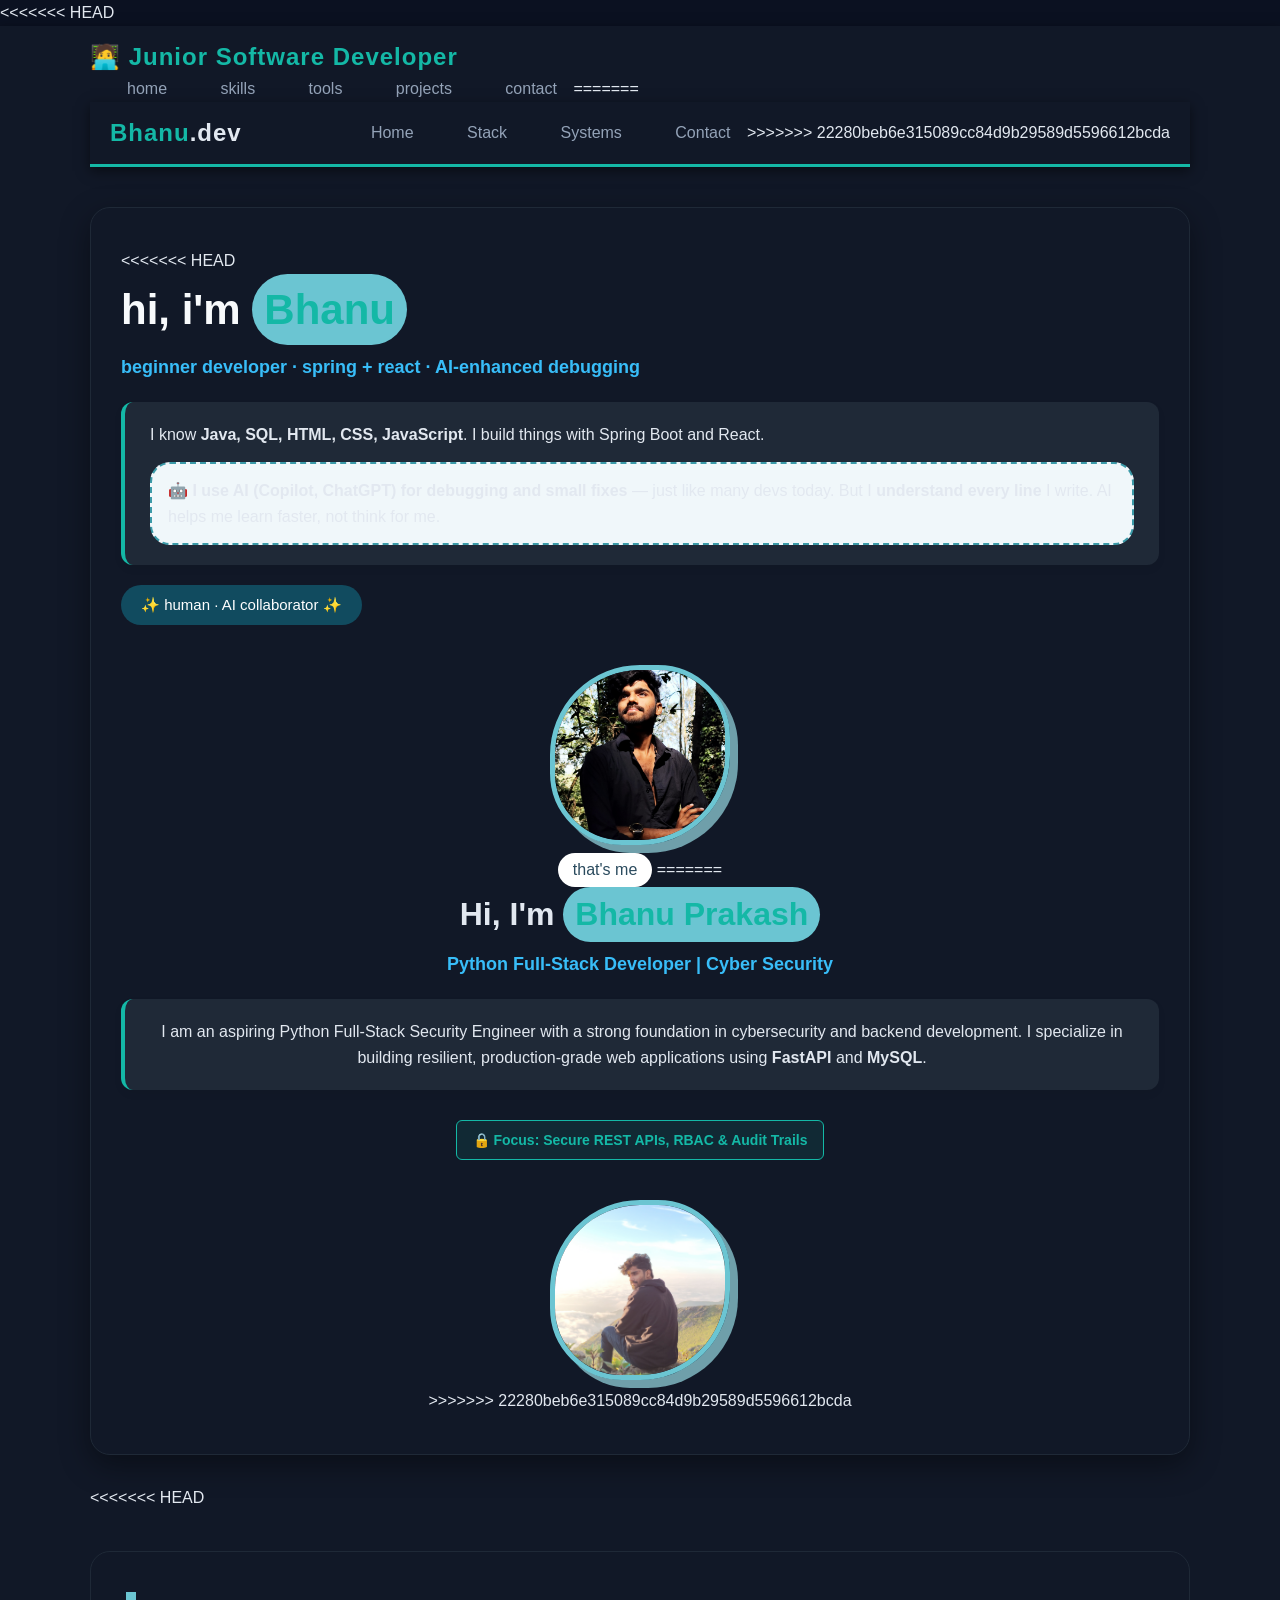
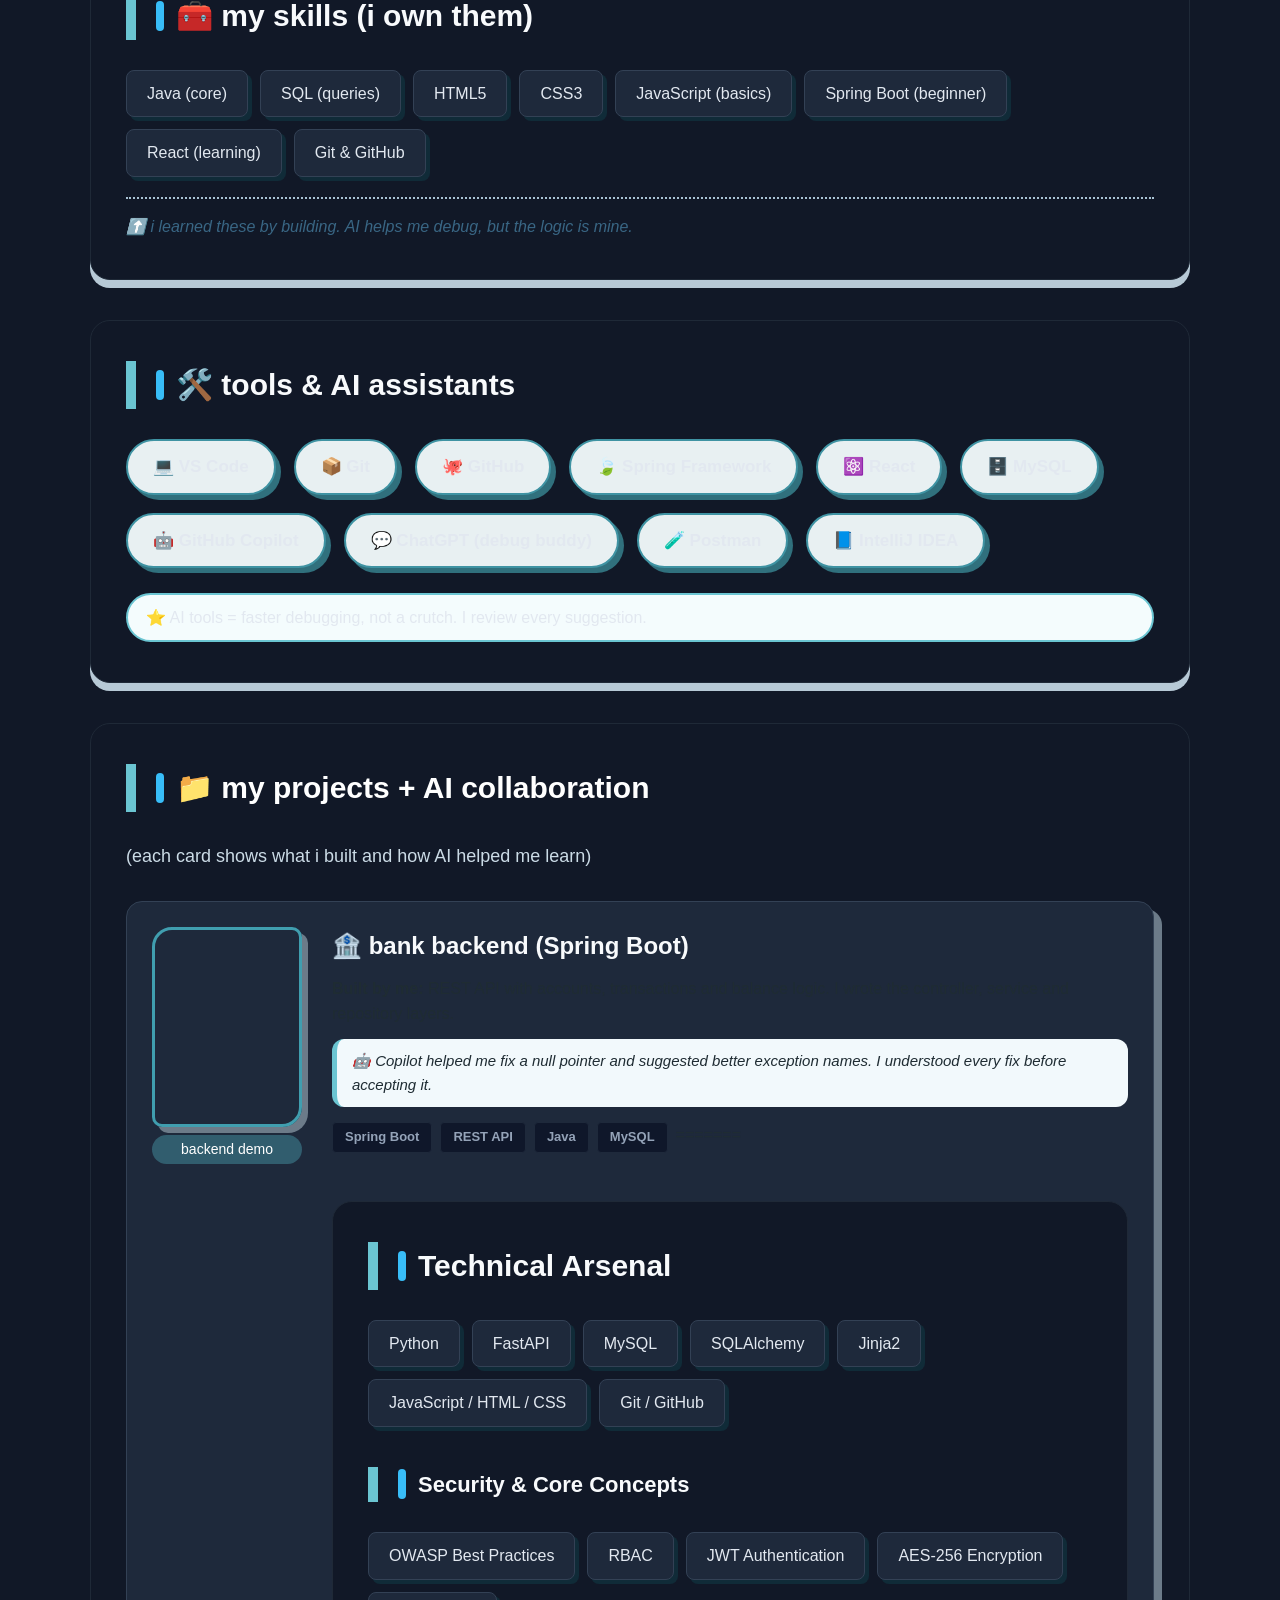
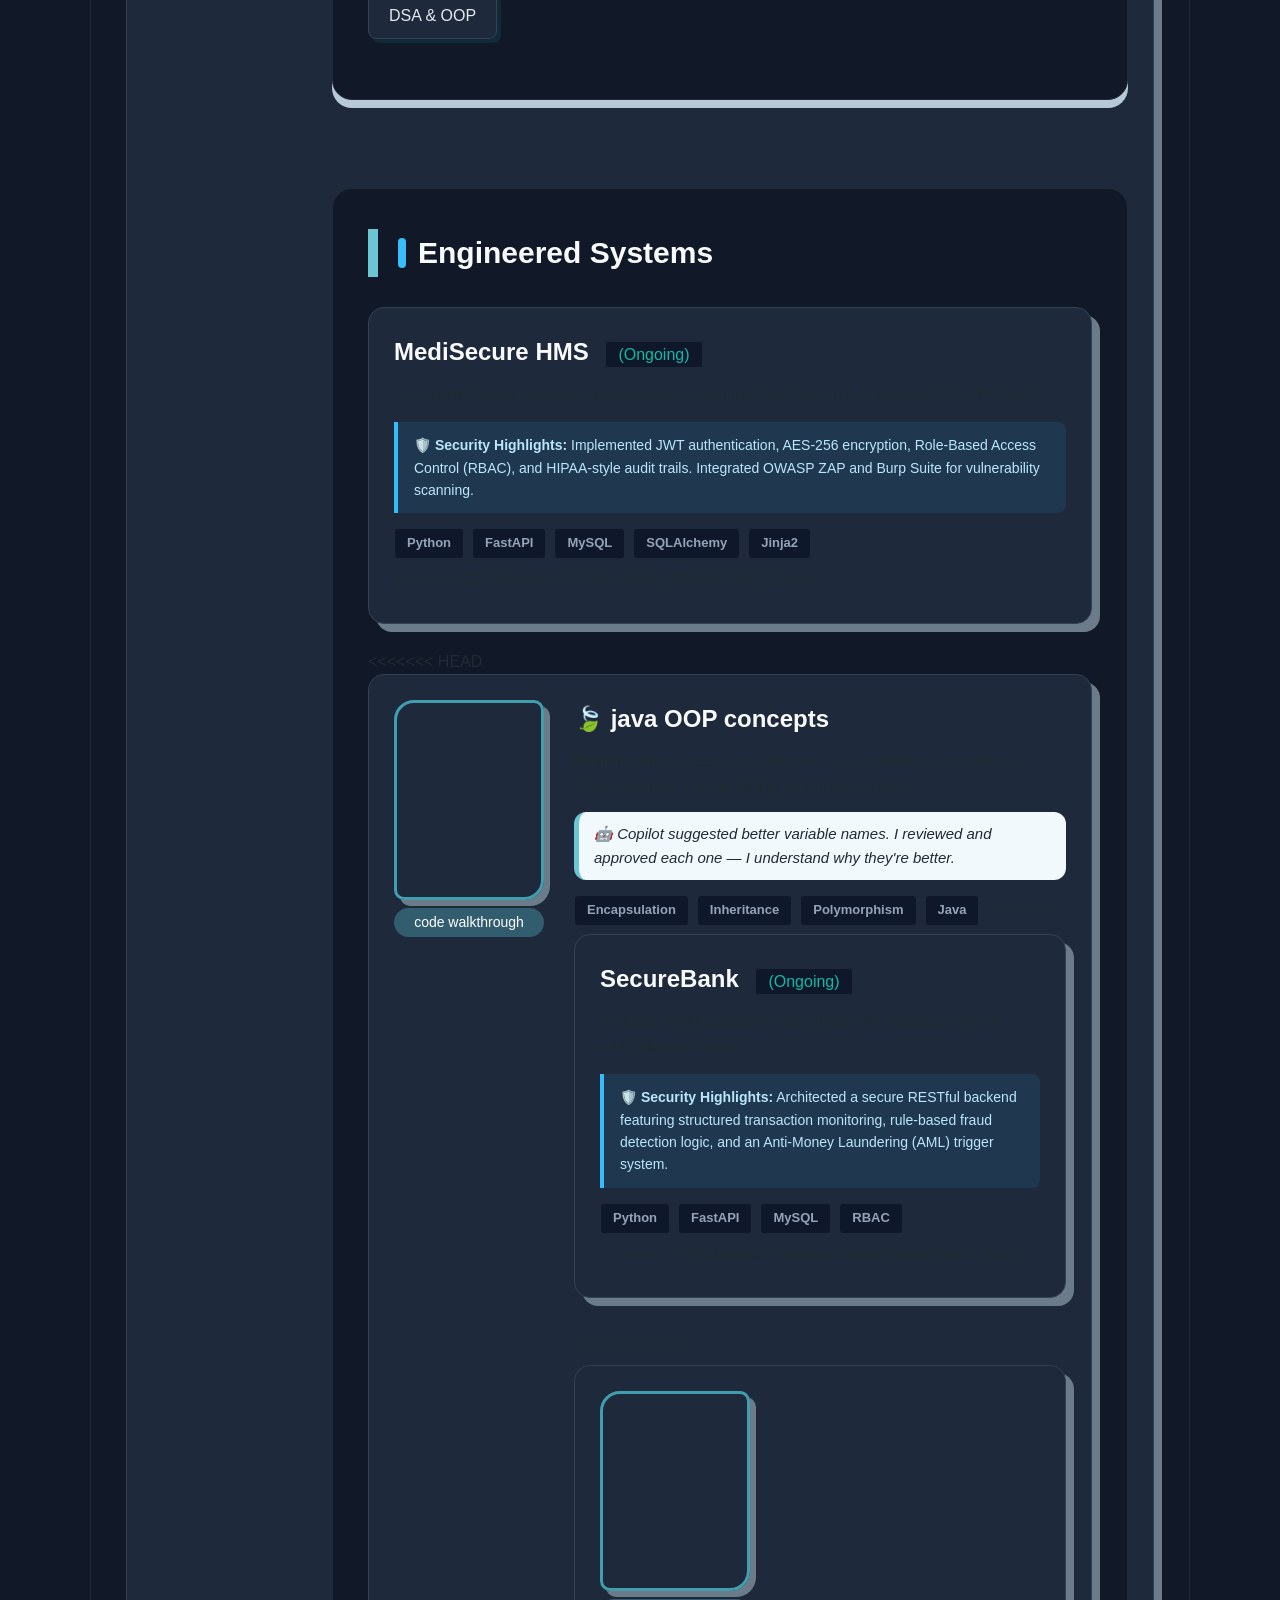
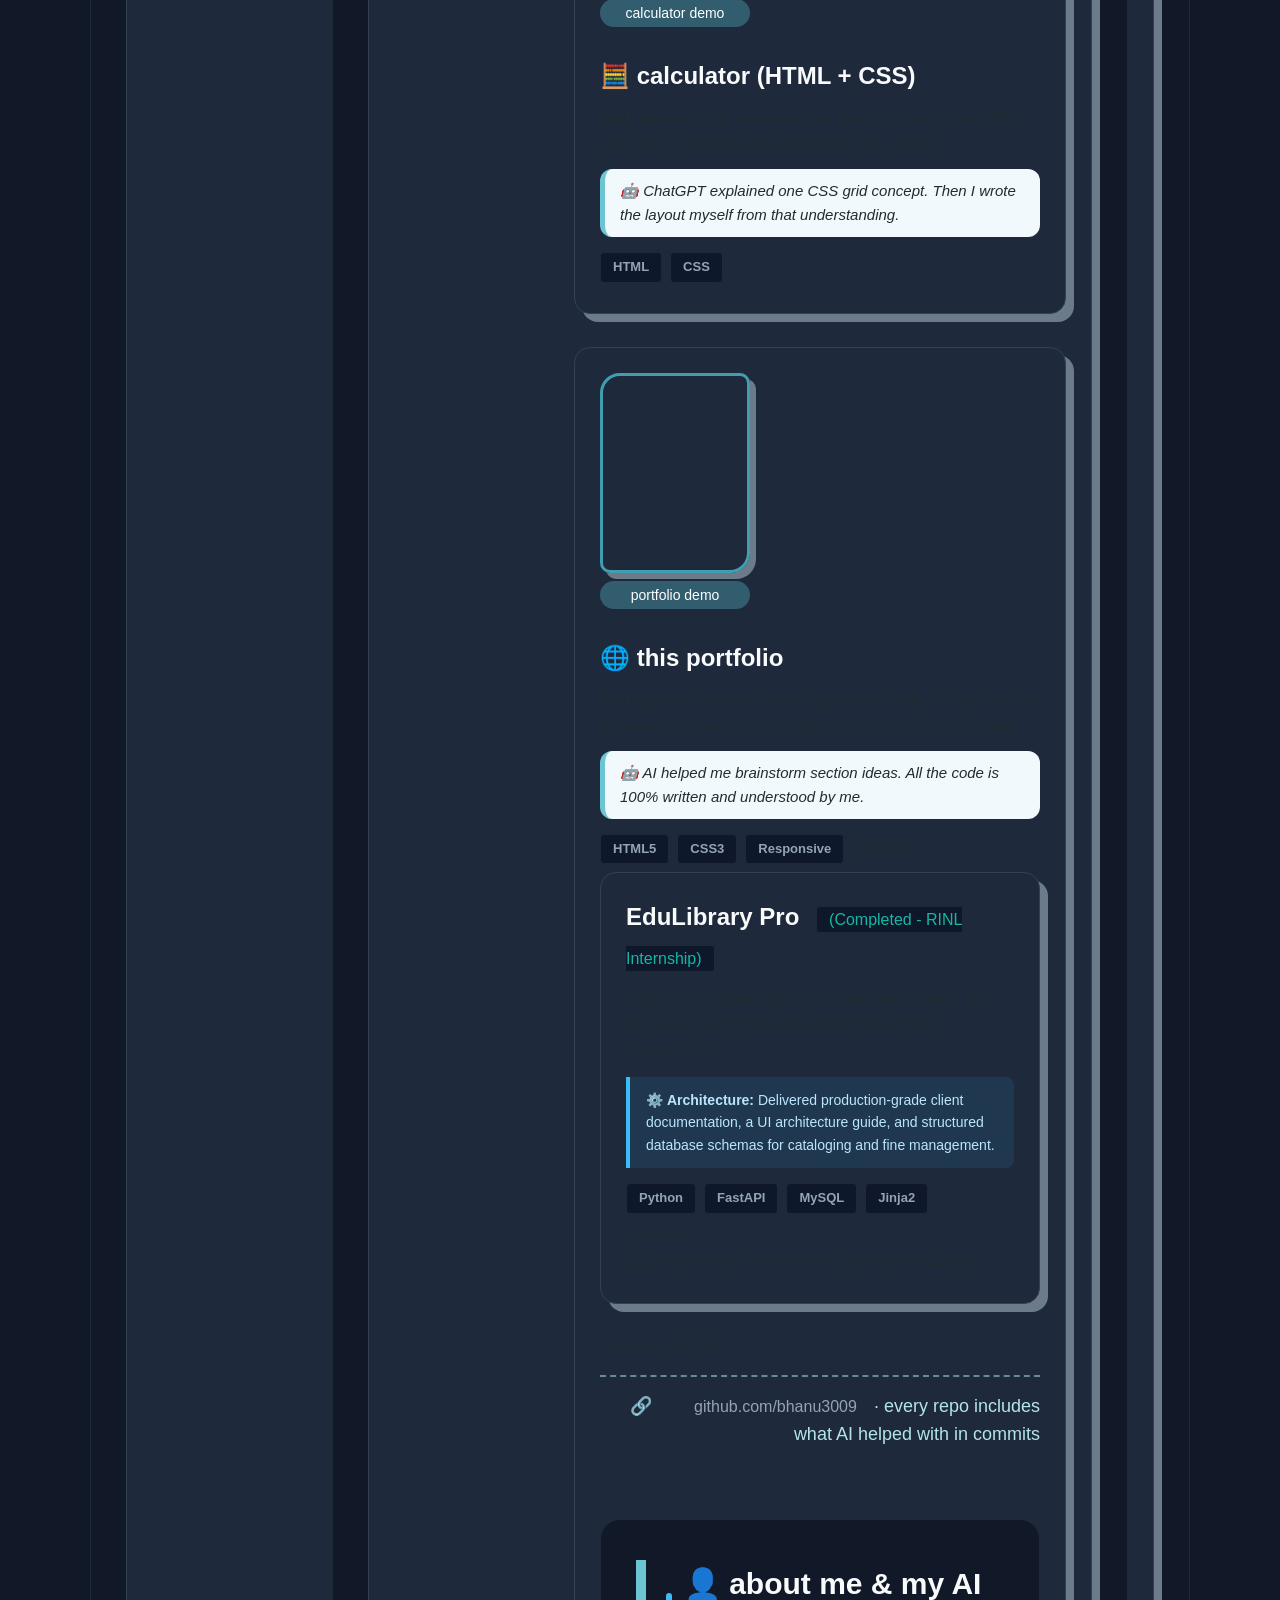
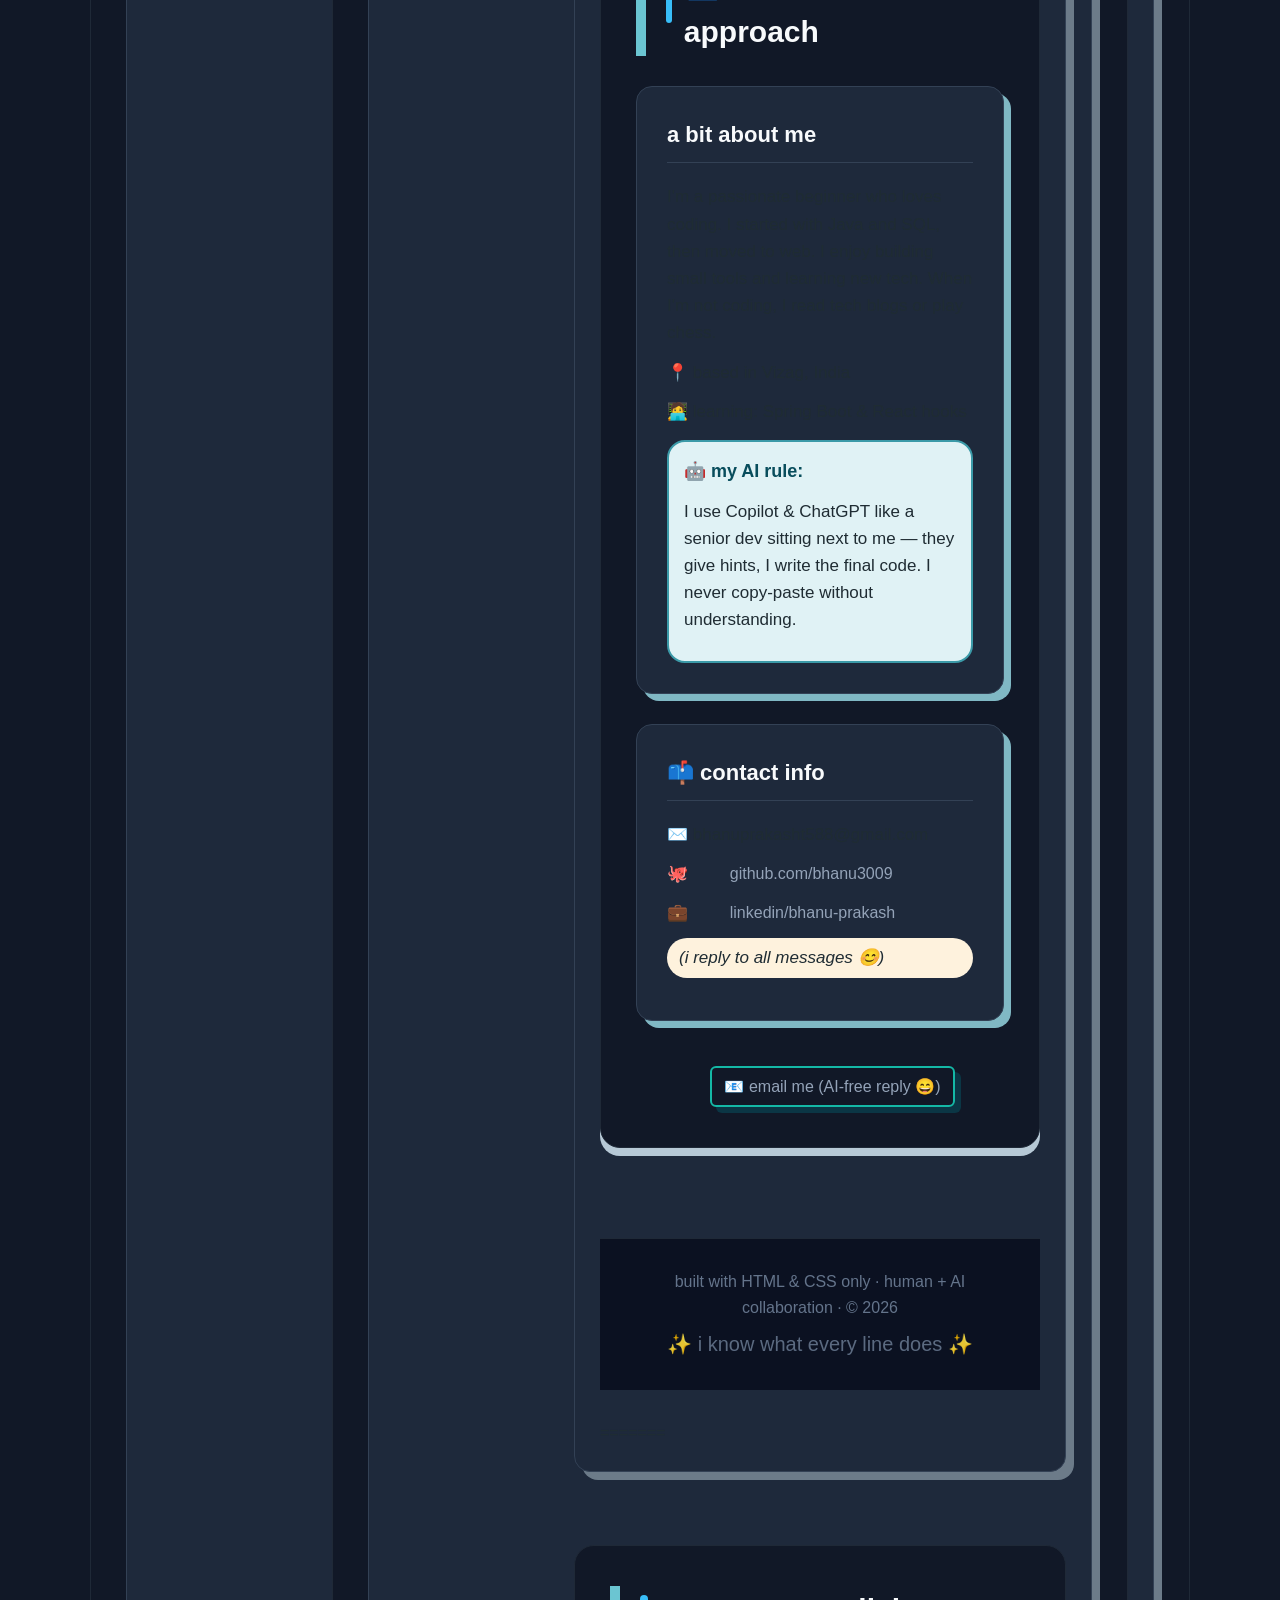
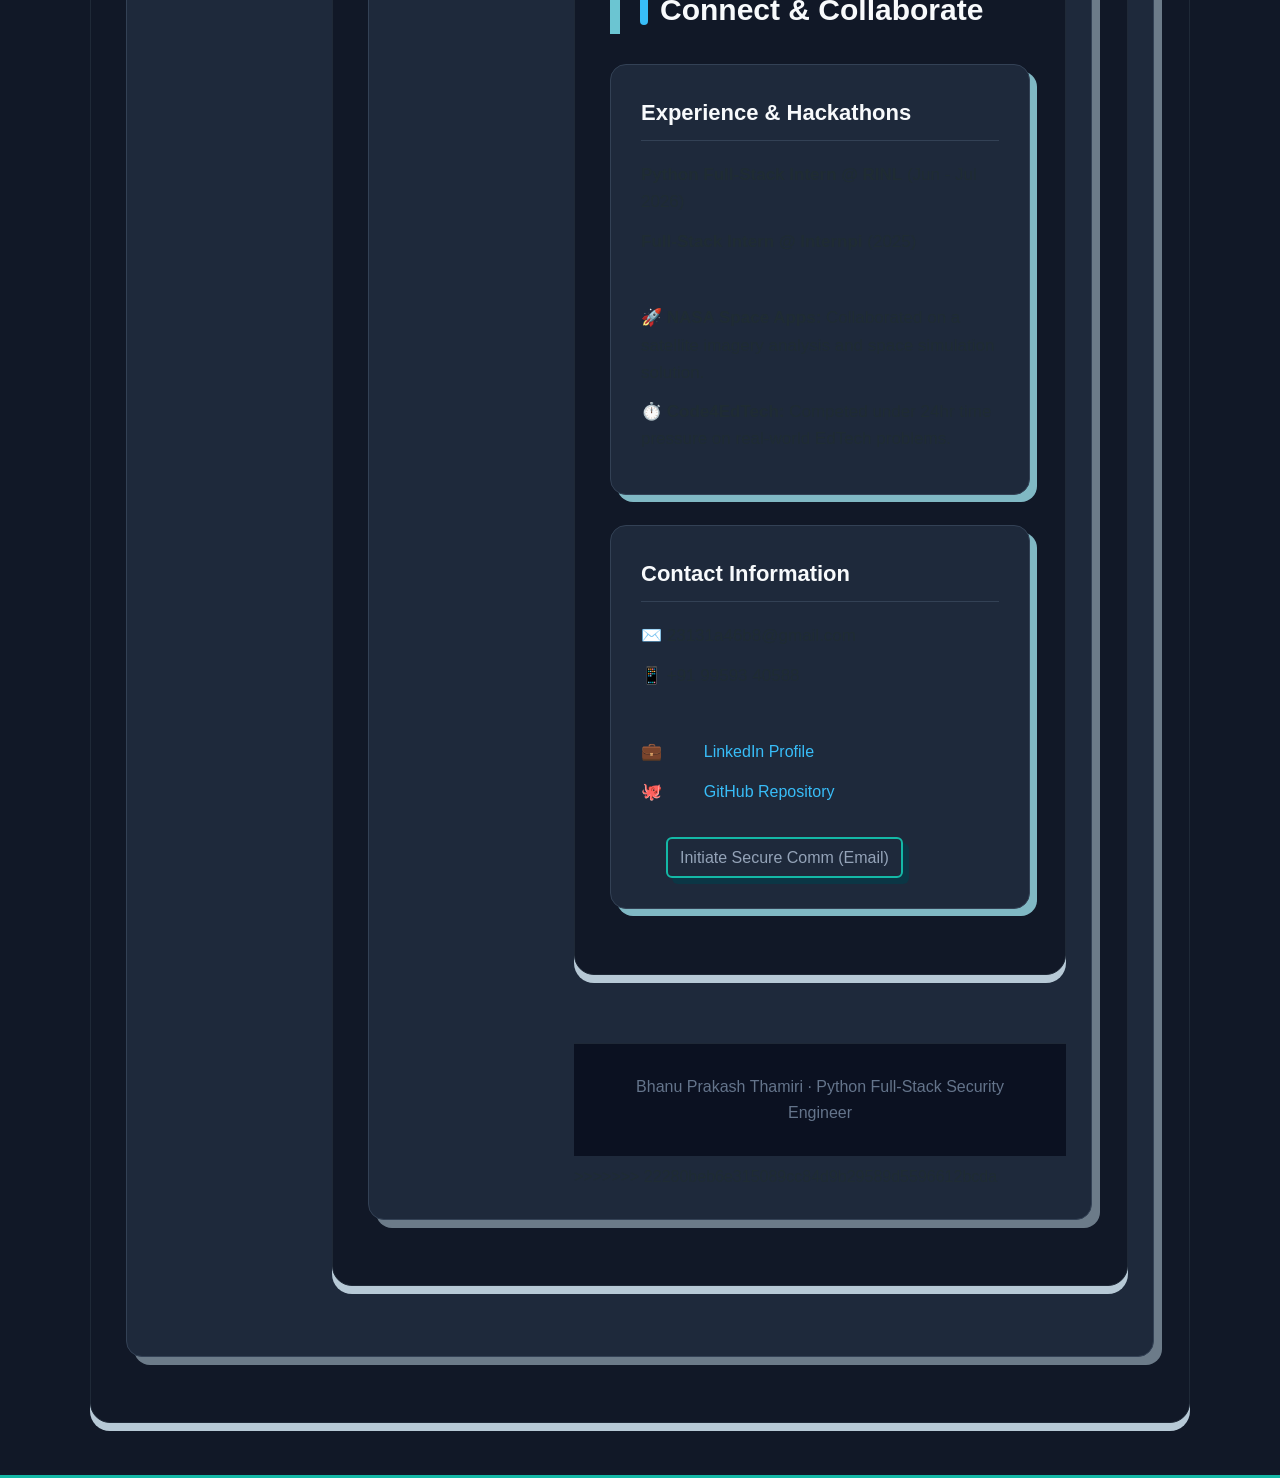
==== commit 59285019: "Update HTML and CSS layout" ====
--- a/index.html
+++ b/index.html
@@ -3,6 +3,550 @@
 <head>
     <meta charset="UTF-8">
     <meta name="viewport" content="width=device-width, initial-scale=1.0">
+<<<<<<< HEAD
+    <title>Bhanu · human + AI collaborator</title>
+    <style>
+* {
+    margin: 0;
+    padding: 0;
+    box-sizing: border-box;
+}
+
+body {
+    font-family: 'Segoe UI', Roboto, Arial, sans-serif;
+    background-color: #f4f7fb;
+    color: #1e2b37;
+    line-height: 1.5;
+}
+
+.top-bar {
+    background-color: #0b2a3b;
+    padding: 12px 20px;
+    position: sticky;
+    top: 0;
+    z-index: 10;
+    border-bottom: 4px solid #6bc5d2;
+}
+
+.nav-container {
+    max-width: 1100px;
+    margin: 0 auto;
+    display: flex;
+    justify-content: space-between;
+    align-items: center;
+    flex-wrap: wrap;
+}
+
+.logo {
+    color: #d4f0f5;
+    font-size: 26px;
+    font-weight: bold;
+    letter-spacing: 1px;
+}
+
+.nav-links a {
+    color: #efefef;
+    text-decoration: none;
+    margin-left: 25px;
+    font-size: 17px;
+    font-weight: 500;
+    padding: 5px 8px;
+    border-radius: 30px;
+    transition: background 0.2s;
+}
+
+.nav-links a:hover {
+    background-color: #6bc5d2;
+    color: #0b2a3b;
+}
+
+.hero-section {
+    max-width: 1100px;
+    margin: 30px auto 20px;
+    background-color: #d9e9f2;
+    border-radius: 40px 12px 40px 12px;
+    padding: 40px 30px;
+    border: 2px solid #bbd1dd;
+    box-shadow: 10px 10px 0 #a1b9c9;
+}
+
+.hero-flex {
+    display: flex;
+    align-items: center;
+    gap: 30px;
+    flex-wrap: wrap;
+    justify-content: center;
+}
+
+.hero-text {
+    flex: 1 1 280px;
+}
+
+.hero-text h1 {
+    font-size: 44px;
+    font-weight: 700;
+    margin-bottom: 5px;
+}
+
+.name-highlight {
+    background-color: #6bc5d2;
+    padding: 2px 12px;
+    border-radius: 40px;
+    display: inline-block;
+    color: #0b2a3b;
+}
+
+.tagline {
+    font-size: 18px;
+    color: #115277;
+    font-weight: 600;
+    margin: 8px 0 15px;
+}
+
+.intro-box {
+    background-color: white;
+    padding: 20px 22px;
+    border-radius: 30px;
+    border-left: 6px solid #6bc5d2;
+    box-shadow: 0 4px 8px rgba(0,0,0,0.05);
+    margin: 15px 0;
+}
+
+.ai-statement {
+    background-color: #f0f7fa;
+    padding: 14px 16px;
+    border-radius: 20px;
+    margin-top: 15px;
+    border: 2px dashed #3b9aa8;
+    font-size: 16px;
+}
+
+.info-badge {
+    background-color: #114b5f;
+    color: white;
+    display: inline-block;
+    padding: 8px 20px;
+    border-radius: 40px;
+    font-size: 15px;
+    font-weight: 500;
+    margin-top: 5px;
+}
+
+.hero-pic {
+    text-align: center;
+}
+
+img.profile-img {
+    width: 180px;
+    height: 180px;
+    object-fit: cover;
+    border-radius: 50% 40% 50% 40%;
+    border: 5px solid #6bc5d2;
+    display: block;
+    margin: 0 auto 8px auto;
+    box-shadow: 8px 8px 0 #6f9faa;
+}
+
+.pic-caption {
+    font-weight: 500;
+    color: #2b4b5e;
+    background-color: white;
+    padding: 4px 15px;
+    border-radius: 50px;
+    display: inline-block;
+}
+
+.open-to-work {
+    background-color: #d4f5e2;
+    color: #1a6b3c;
+    font-weight: 700;
+    font-size: 14px;
+    padding: 5px 16px;
+    border-radius: 50px;
+    border: 2px solid #4caf7d;
+    display: inline-block;
+    margin-top: 10px;
+    animation: pulse 2s infinite;
+}
+
+@keyframes pulse {
+    0%, 100% { box-shadow: 0 0 0 0 rgba(76,175,125,0.4); }
+    50% { box-shadow: 0 0 0 6px rgba(76,175,125,0); }
+}
+
+.social-btns {
+    display: flex;
+    gap: 10px;
+    justify-content: center;
+    margin-top: 12px;
+    flex-wrap: wrap;
+}
+
+.social-btn {
+    text-decoration: none;
+    padding: 8px 18px;
+    border-radius: 50px;
+    font-size: 15px;
+    font-weight: 600;
+    transition: 0.15s;
+    border: 2px solid;
+}
+
+.github-btn {
+    background-color: #1a1a2e;
+    color: white;
+    border-color: #444;
+    box-shadow: 3px 3px 0 #444;
+}
+
+.github-btn:hover {
+    transform: translate(2px, 2px);
+    box-shadow: 1px 1px 0 #444;
+}
+
+.linkedin-btn {
+    background-color: #0077b5;
+    color: white;
+    border-color: #005885;
+    box-shadow: 3px 3px 0 #005885;
+}
+
+.linkedin-btn:hover {
+    transform: translate(2px, 2px);
+    box-shadow: 1px 1px 0 #005885;
+}
+
+.location-tag {
+    margin-top: 10px;
+    font-size: 14px;
+    color: #3b6070;
+    font-weight: 500;
+    background-color: white;
+    padding: 4px 14px;
+    border-radius: 50px;
+    display: inline-block;
+    border: 1px solid #b0cdd8;
+}
+
+.section {
+    max-width: 1100px;
+    margin: 40px auto;
+    background-color: white;
+    border-radius: 28px;
+    padding: 35px 30px;
+    border: 1px solid #d3e0e9;
+    box-shadow: 0 8px 0 #b7c9d6;
+}
+
+.alt-bg {
+    background-color: #eef5f9;
+}
+
+h2 {
+    font-size: 34px;
+    margin-bottom: 25px;
+    border-left: 10px solid #6bc5d2;
+    padding-left: 20px;
+    font-weight: 650;
+}
+
+.skill-grid {
+    display: flex;
+    flex-wrap: wrap;
+    gap: 15px;
+    margin: 25px 0 15px;
+}
+
+.skill-chip {
+    background-color: #2f5570;
+    color: white;
+    padding: 10px 24px;
+    border-radius: 60px;
+    font-size: 18px;
+    font-weight: 500;
+    border: 2px solid #143240;
+    box-shadow: 4px 4px 0 #102b38;
+}
+
+.section-note {
+    color: #396684;
+    font-style: italic;
+    margin-top: 20px;
+    border-top: 2px dotted #aac3d4;
+    padding-top: 15px;
+}
+
+.tools-list {
+    display: flex;
+    flex-wrap: wrap;
+    gap: 18px;
+    margin-top: 20px;
+}
+
+.tool-item {
+    background-color: #e8f0f2;
+    padding: 12px 25px;
+    border-radius: 100px;
+    font-size: 17px;
+    font-weight: 600;
+    border: 2px solid #3f93a3;
+    box-shadow: 5px 5px 0 #30707d;
+    transition: 0.1s;
+}
+
+.tool-item:hover {
+    transform: translate(3px,3px);
+    box-shadow: 4px 4px 0 #235a66;
+}
+
+.tools-note {
+    margin-top: 25px;
+    background-color: #f4fcfd;
+    padding: 10px 18px;
+    border-radius: 40px;
+    border: 2px solid #6bc5d2;
+    font-weight: 500;
+}
+
+.project-dark {
+    background-color: #173542;
+    color: #f0f7fa;
+}
+
+.light-heading {
+    color: white;
+    border-left-color: #6bc5d2;
+}
+
+.project-sub {
+    color: #cbdbe6;
+    margin-bottom: 30px;
+    font-size: 18px;
+}
+
+.project-card-wide {
+    background-color: #fcf9f3;
+    color: #1f2c33;
+    border-radius: 24px;
+    margin-bottom: 30px;
+    padding: 20px 20px;
+    display: flex;
+    gap: 25px;
+    flex-wrap: wrap;
+    border: 3px solid #b3a17e;
+    box-shadow: 8px 8px 0 #6c7b89;
+}
+
+.project-img-area {
+    flex: 0 0 140px;
+    text-align: center;
+}
+
+.project-img {
+    width: 150px;
+    height: 200px;
+    object-fit: cover;
+    border-radius: 20px 10px 20px 10px;
+    border: 3px solid #409eaf;
+    box-shadow: 6px 6px 0 #6c7b89;
+    display: block;
+    margin: 0 auto;
+}
+
+.demo-pic {
+    font-size: 50px;
+    background-color: #b3e4ed;
+    border-radius: 30px 10px 30px 10px;
+    padding: 18px 12px;
+    border: 3px solid #409eaf;
+    box-shadow: inset 0 0 0 2px white;
+}
+
+.demo-label {
+    background-color: #315d6e;
+    color: white;
+    padding: 3px 0;
+    border-radius: 30px;
+    margin-top: 8px;
+    font-size: 14px;
+}
+
+.project-desc {
+    flex: 2 1 260px;
+}
+
+.project-desc h3 {
+    font-size: 24px;
+    margin-bottom: 8px;
+    color: #17495c;
+}
+
+.ai-note {
+    background-color: #f2f9fc;
+    border-left: 5px solid #6bc5d2;
+    padding: 10px 15px;
+    border-radius: 12px;
+    margin: 12px 0;
+    font-size: 15px;
+    font-style: italic;
+}
+
+.tech-tags {
+    display: flex;
+    flex-wrap: wrap;
+    gap: 12px;
+    margin: 15px 0 5px;
+}
+
+.tech-tags span {
+    background-color: #e5eef5;
+    padding: 5px 15px;
+    border-radius: 30px;
+    font-size: 14px;
+    font-weight: 600;
+    border: 1px solid #286b85;
+}
+
+.more-link {
+    text-align: right;
+    font-size: 18px;
+    color: #b3e4ed;
+    font-weight: 500;
+    margin-top: 15px;
+    border-top: 2px dashed #688b9b;
+    padding-top: 15px;
+}
+
+.more-link a {
+    color: #6bc5d2;
+}
+
+.contact-bg {
+    background-color: #ecf5f0;
+}
+
+.about-contact-flex {
+    display: flex;
+    gap: 30px;
+    flex-wrap: wrap;
+    margin: 25px 0;
+}
+
+.about-card, .contact-card {
+    background-color: white;
+    flex: 1 1 250px;
+    padding: 25px;
+    border-radius: 30px;
+    border: 2px solid #9ecfd9;
+    box-shadow: 7px 7px 0 #80b8c4;
+}
+
+.about-card h3, .contact-card h3 {
+    font-size: 26px;
+    color: #11475a;
+    border-bottom: 3px solid #6bc5d2;
+    padding-bottom: 6px;
+    margin-bottom: 18px;
+}
+
+.about-card p, .contact-card p {
+    margin: 12px 0;
+    font-size: 17px;
+}
+
+.ai-philosophy {
+    background-color: #e0f2f5;
+    padding: 15px;
+    border-radius: 18px;
+    margin-top: 15px;
+    border: 2px solid #3b9aa8;
+}
+
+.ai-philosophy h4 {
+    font-size: 18px;
+    color: #084d5c;
+    margin-bottom: 6px;
+}
+
+.contact-note {
+    background-color: #fef2dd;
+    padding: 6px 12px;
+    border-radius: 50px;
+    font-style: italic;
+}
+
+.contact-email-btn {
+    text-align: center;
+    margin-top: 20px;
+}
+
+.fake-button {
+    background-color: #1a5f73;
+    color: white;
+    text-decoration: none;
+    padding: 12px 35px;
+    border-radius: 60px;
+    font-size: 18px;
+    font-weight: 600;
+    display: inline-block;
+    border: 3px solid #6bc5d2;
+    box-shadow: 6px 6px 0 #0b3645;
+}
+
+.fake-button:hover {
+    background-color: #6bc5d2;
+    color: #0b2a3b;
+    border-color: #0b2a3b;
+    box-shadow: 2px 2px 0 #2f4d5b;
+}
+
+.footer {
+    background-color: #10262e;
+    color: #bcd3dd;
+    text-align: center;
+    padding: 25px;
+    margin-top: 40px;
+    font-size: 16px;
+    border-top: 6px solid #6bc5d2;
+}
+
+.small-emoji {
+    font-size: 20px;
+    margin-top: 8px;
+    opacity: 0.9;
+}
+
+@media (max-width: 700px) {
+    .hero-flex {
+        flex-direction: column-reverse;
+        text-align: center;
+    }
+    .project-card-wide {
+        flex-direction: column;
+        align-items: center;
+        text-align: center;
+    }
+    .tech-tags {
+        justify-content: center;
+    }
+    .nav-links a {
+        margin: 0 8px;
+    }
+}
+    </style>
+</head>
+<body>
+
+    <div class="top-bar">
+        <div class="nav-container">
+            <div class="logo">🧑‍💻 Junior Software Developer</div>
+            <div class="nav-links">
+                <a href="#home">home</a>
+                <a href="#skills">skills</a>
+                <a href="#tools">tools</a>
+                <a href="#projects">projects</a>
+                <a href="#contact">contact</a>
+=======
     <title>Bhanu Prakash | Python Security Engineer</title>
     <link rel="stylesheet" href="css.css">
 </head>
@@ -15,6 +559,7 @@
                 <a href="#skills">Stack</a>
                 <a href="#projects">Systems</a>
                 <a href="#contact">Contact</a>
+>>>>>>> 22280beb6e315089cc84d9b29589d5596612bcda
             </div>
         </div>
     </div>
@@ -22,6 +567,19 @@
     <div id="home" class="hero-section">
         <div class="hero-flex">
             <div class="hero-text">
+<<<<<<< HEAD
+                <h1>hi, i'm <span class="name-highlight">Bhanu</span></h1>
+                <p class="tagline">beginner developer · spring + react · AI‑enhanced debugging</p>
+                <div class="intro-box">
+                    <p>I know <strong>Java, SQL, HTML, CSS, JavaScript</strong>. I build things with Spring Boot and React.</p>
+                    <p class="ai-statement">🤖 <strong>I use AI (Copilot, ChatGPT) for debugging and small fixes</strong> — just like many devs today. But I <strong>understand every line</strong> I write. AI helps me learn faster, not think for me.</p>
+                </div>
+                <div class="info-badge">✨ human · AI collaborator ✨</div>
+            </div>
+            <div class="hero-pic">
+                <img src="me.jpeg" alt="Bhanu" class="profile-img">
+                <p class="pic-caption">that's me</p>
+=======
                 <h1>Hi, I'm <span class="name-highlight">Bhanu Prakash</span></h1>
                 <p class="tagline">Python Full-Stack Developer | Cyber Security</p>
                 <div class="intro-box">
@@ -31,10 +589,62 @@
             </div>
             <div class="hero-pic">
                  <img src="26251.jpg" alt="Bhanu Prakash" class="profile-img">
-            </div>
-        </div>
-    </div>
-
+>>>>>>> 22280beb6e315089cc84d9b29589d5596612bcda
+            </div>
+        </div>
+    </div>
+
+<<<<<<< HEAD
+    <div id="skills" class="section alt-bg">
+        <h2>🧰 my skills (i own them)</h2>
+        <div class="skill-grid">
+            <div class="skill-chip">Java (core)</div>
+            <div class="skill-chip">SQL (queries)</div>
+            <div class="skill-chip">HTML5</div>
+            <div class="skill-chip">CSS3</div>
+            <div class="skill-chip">JavaScript (basics)</div>
+            <div class="skill-chip">Spring Boot (beginner)</div>
+            <div class="skill-chip">React (learning)</div>
+            <div class="skill-chip">Git & GitHub</div>
+        </div>
+        <p class="section-note">⬆️ i learned these by building. AI helps me debug, but the logic is mine.</p>
+    </div>
+
+    <div id="tools" class="section">
+        <h2>🛠️ tools & AI assistants</h2>
+        <div class="tools-list">
+            <div class="tool-item">💻 VS Code</div>
+            <div class="tool-item">📦 Git</div>
+            <div class="tool-item">🐙 GitHub</div>
+            <div class="tool-item">🍃 Spring Framework</div>
+            <div class="tool-item">⚛️ React</div>
+            <div class="tool-item">🗄️ MySQL</div>
+            <div class="tool-item">🤖 GitHub Copilot</div>
+            <div class="tool-item">💬 ChatGPT (debug buddy)</div>
+            <div class="tool-item">🧪 Postman</div>
+            <div class="tool-item">📘 IntelliJ IDEA</div>
+        </div>
+        <p class="tools-note">⭐ AI tools = faster debugging, not a crutch. I review every suggestion.</p>
+    </div>
+
+    <div id="projects" class="section project-dark">
+        <h2 class="light-heading">📁 my projects + AI collaboration</h2>
+        <p class="project-sub">(each card shows what i built and how AI helped me learn)</p>
+
+        <div class="project-showcase">
+            <!-- Project 1: Bank Backend -->
+            <div class="project-card-wide">
+                <div class="project-img-area">
+                    <video src="bank backend output.mp4" class="project-img" autoplay muted loop playsinline></video>
+                    <div class="demo-label">backend demo</div>
+                </div>
+                <div class="project-desc">
+                    <h3>🏦 bank backend (Spring Boot)</h3>
+                    <p><strong>Built by me:</strong> REST API with accounts, transactions and balance logic. I wrote the controller, service and repository layers.</p>
+                    <p class="ai-note">🤖 Copilot helped me fix a null pointer and suggested better exception names. I understood every fix before accepting it.</p>
+                    <div class="tech-tags">
+                        <span>Spring Boot</span><span>REST API</span><span>Java</span><span>MySQL</span>
+=======
     <div id="skills" class="section">
         <h2>Technical Arsenal</h2>
         <div class="skill-grid">
@@ -70,10 +680,25 @@
                     </div>
                     <div class="tech-tags">
                         <span>Python</span><span>FastAPI</span><span>MySQL</span><span>SQLAlchemy</span><span>Jinja2</span>
+>>>>>>> 22280beb6e315089cc84d9b29589d5596612bcda
                     </div>
                 </div>
             </div>
 
+<<<<<<< HEAD
+            <!-- Project 2: Bank Code Demo -->
+            <div class="project-card-wide">
+                <div class="project-img-area">
+                    <video src="bank-code(demo).mp4" class="project-img" autoplay muted loop playsinline></video>
+                    <div class="demo-label">code walkthrough</div>
+                </div>
+                <div class="project-desc">
+                    <h3>🍃 java OOP concepts</h3>
+                    <p><strong>Built by me:</strong> Classes and Objects, Encapsulation, Inheritance, Polymorphism. I wrote all the logic from scratch.</p>
+                    <p class="ai-note">🤖 Copilot suggested better variable names. I reviewed and approved each one — I understand why they're better.</p>
+                    <div class="tech-tags">
+                        <span>Encapsulation</span><span>Inheritance</span><span>Polymorphism</span><span>Java</span>
+=======
             <div class="project-card-wide">
                 <div class="project-desc">
                     <h3>SecureBank <span>(Ongoing)</span></h3>
@@ -83,10 +708,41 @@
                     </div>
                     <div class="tech-tags">
                         <span>Python</span><span>FastAPI</span><span>MySQL</span><span>RBAC</span>
+>>>>>>> 22280beb6e315089cc84d9b29589d5596612bcda
                     </div>
                 </div>
             </div>
 
+<<<<<<< HEAD
+            <!-- Project 3: Calculator -->
+            <div class="project-card-wide">
+                <div class="project-img-area">
+                    <video src="cal demo.mp4" class="project-img" autoplay muted loop playsinline></video>
+                    <div class="demo-label">calculator demo</div>
+                </div>
+                <div class="project-desc">
+                    <h3>🧮 calculator (HTML + CSS)</h3>
+                    <p><strong>Built by me:</strong> Fully functional calculator built with pure HTML and CSS. I designed the layout and logic myself.</p>
+                    <p class="ai-note">🤖 ChatGPT explained one CSS grid concept. Then I wrote the layout myself from that understanding.</p>
+                    <div class="tech-tags">
+                        <span>HTML</span><span>CSS</span>
+                    </div>
+                </div>
+            </div>
+
+            <!-- Project 4: Full Portfolio -->
+            <div class="project-card-wide">
+                <div class="project-img-area">
+                    <video src="compelete backend working.mp4" class="project-img" autoplay muted loop playsinline></video>
+                    <div class="demo-label">portfolio demo</div>
+                </div>
+                <div class="project-desc">
+                    <h3>🌐 this portfolio</h3>
+                    <p><strong>Built by me:</strong> This very site — built with HTML & CSS only, no frameworks. Every section, style and layout is handcrafted.</p>
+                    <p class="ai-note">🤖 AI helped me brainstorm section ideas. All the code is 100% written and understood by me.</p>
+                    <div class="tech-tags">
+                        <span>HTML5</span><span>CSS3</span><span>Responsive</span>
+=======
             <div class="project-card-wide">
                 <div class="project-desc">
                     <h3>EduLibrary Pro <span>(Completed - RINL Internship)</span></h3>
@@ -96,10 +752,48 @@
                     </div>
                     <div class="tech-tags">
                         <span>Python</span><span>FastAPI</span><span>MySQL</span><span>Jinja2</span>
+>>>>>>> 22280beb6e315089cc84d9b29589d5596612bcda
                     </div>
                 </div>
             </div>
         </div>
+<<<<<<< HEAD
+
+        <p class="more-link">🔗 <a href="https://github.com/bhanu3009" target="_blank">github.com/bhanu3009</a> · every repo includes what AI helped with in commits</p>
+    </div>
+
+    <div id="contact" class="section contact-bg">
+        <h2>👤 about me & my AI approach</h2>
+        <div class="about-contact-flex">
+            <div class="about-card">
+                <h3>a bit about me</h3>
+                <p>I'm a passionate beginner who loves coding. I started with Java and SQL, then moved to web. I enjoy building small tools and learning new tech. When I'm not coding, I read tech blogs or play chess.</p>
+                <p>📍 based in Vizag, India</p>
+                <p>🧑‍💻 learning: Spring Boot & React hooks</p>
+                <div class="ai-philosophy">
+                    <h4>🤖 my AI rule:</h4>
+                    <p>I use Copilot & ChatGPT like a senior dev sitting next to me — they give hints, I write the final code. I never copy-paste without understanding.</p>
+                </div>
+            </div>
+            <div class="contact-card">
+                <h3>📫 contact info</h3>
+                <p>✉️ bhanuprakasht588@gmail.com</p>
+                <p>🐙 <a href="https://github.com/bhanu3009" target="_blank">github.com/bhanu3009</a></p>
+                <p>💼 <a href="https://www.linkedin.com/in/bhanu-prakash-thamiri-967ba0278/" target="_blank">linkedin/bhanu-prakash</a></p>
+                <p class="contact-note">(i reply to all messages 😊)</p>
+            </div>
+        </div>
+        <div class="contact-email-btn">
+            <a href="mailto:bhanuprakasht588@gmail.com" class="fake-button">📧 email me (AI‑free reply 😄)</a>
+        </div>
+    </div>
+
+    <div class="footer">
+        <p>built with HTML & CSS only · human + AI collaboration · © 2026</p>
+        <p class="small-emoji">✨ i know what every line does ✨</p>
+    </div>
+
+=======
     </div>
 
     <div id="contact" class="section">
@@ -129,5 +823,6 @@
     <div class="footer">
         <p>Bhanu Prakash Thamiri · Python Full-Stack Security Engineer</p>
     </div>
+>>>>>>> 22280beb6e315089cc84d9b29589d5596612bcda
 </body>
 </html>
